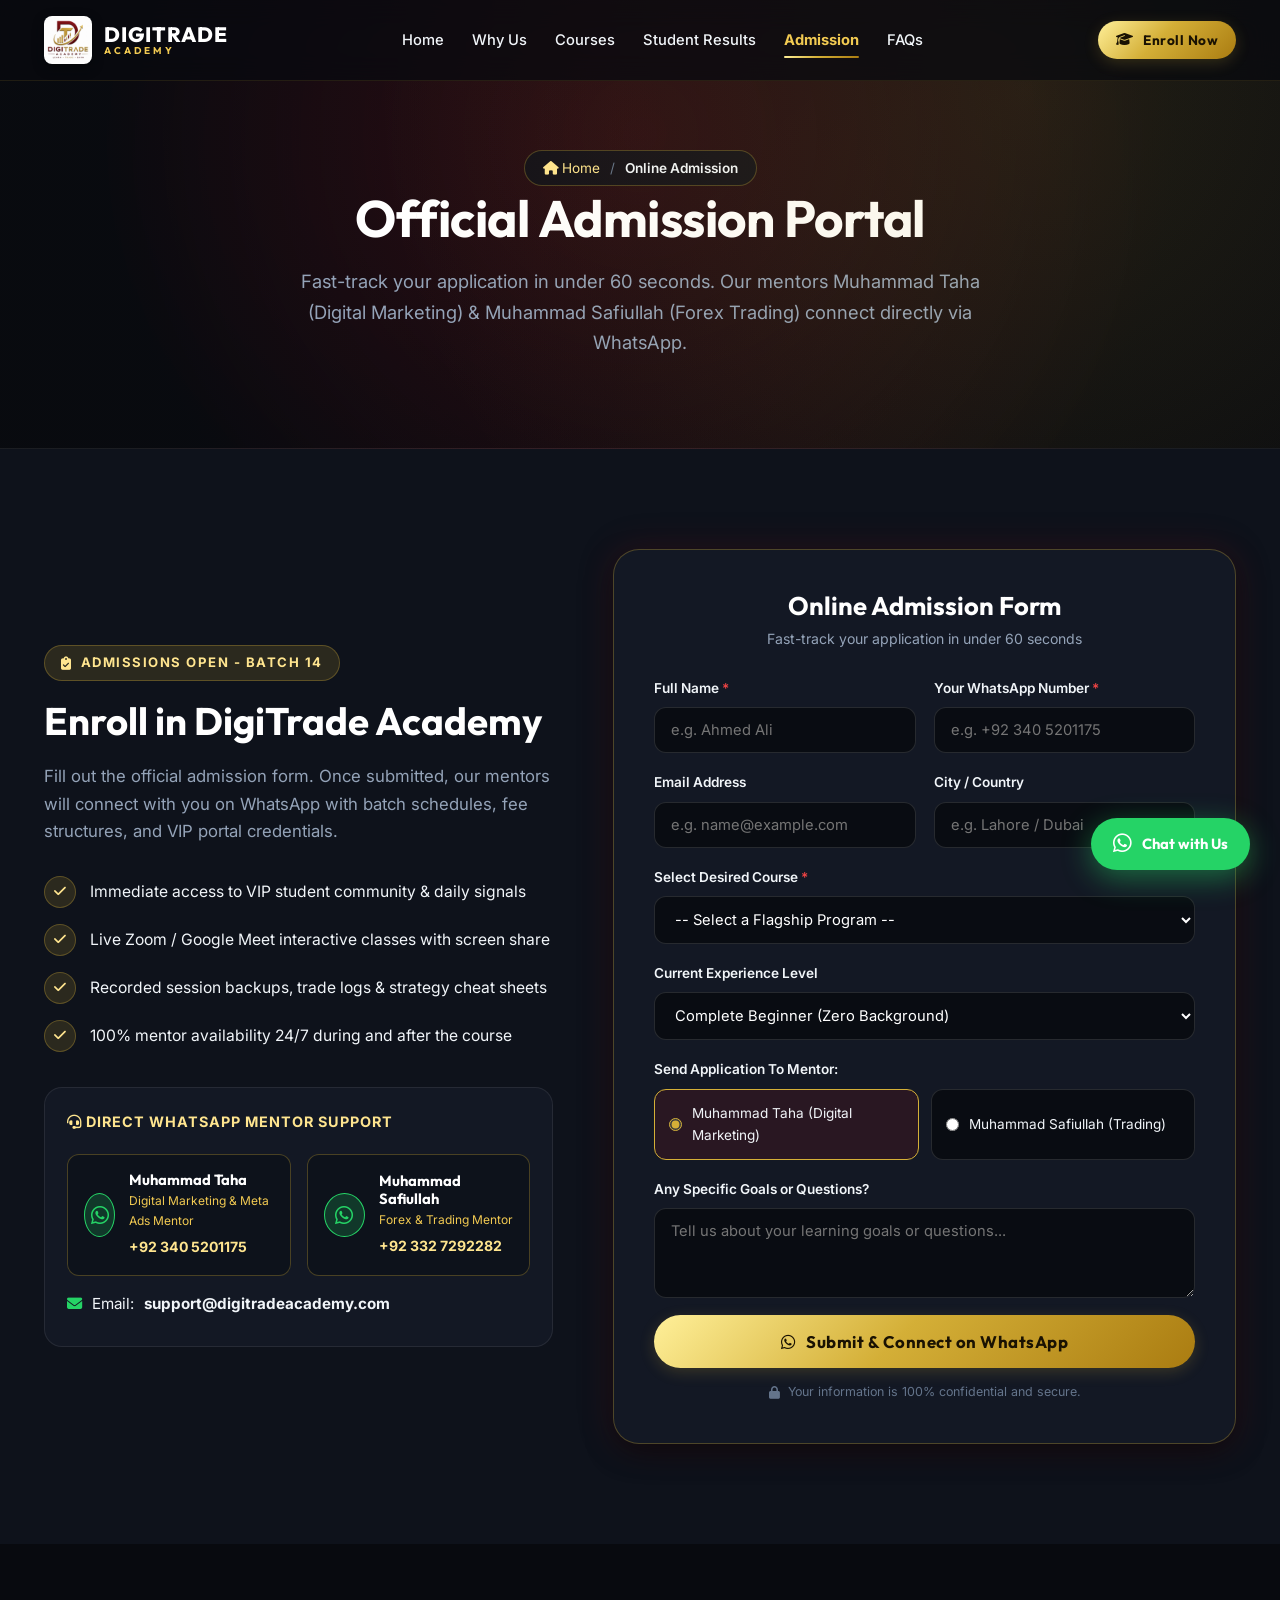
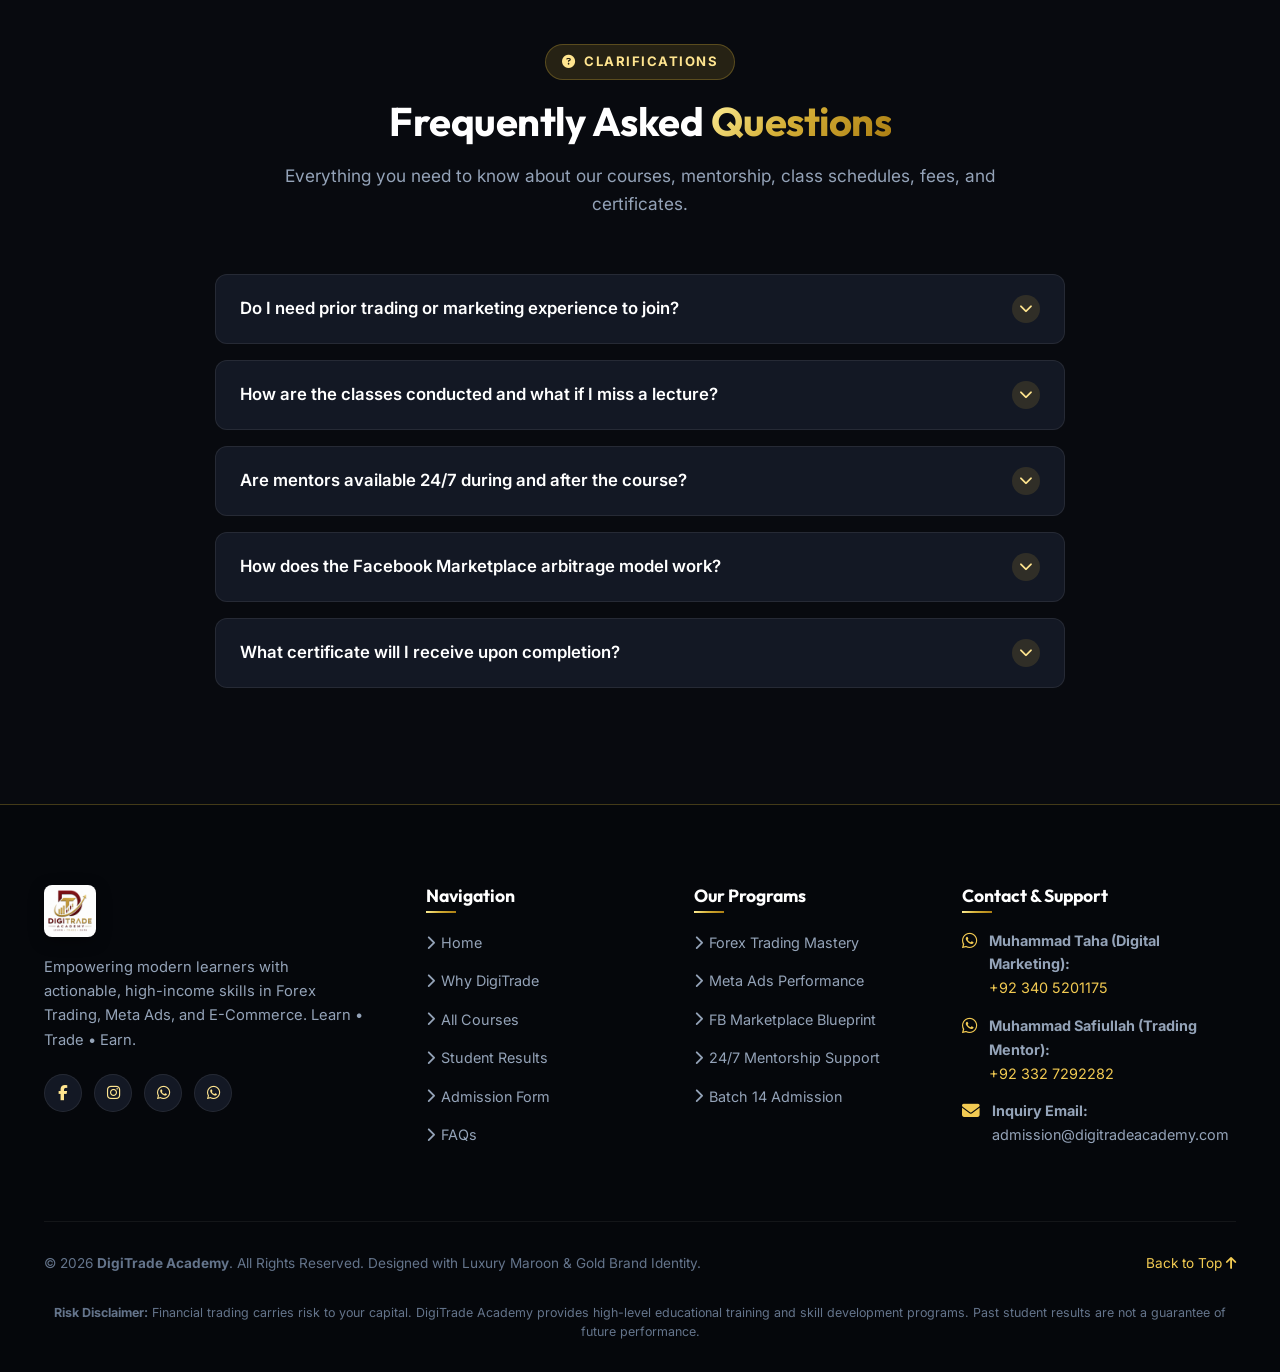
==== admission.html @ 53cd80ef "Add files via upload" ====
﻿<!DOCTYPE html>
<html lang="en">

<head>
  <meta charset="UTF-8">
  <meta name="viewport" content="width=device-width, initial-scale=1.0">
  <title>Online Admission | DigiTrade Academy - Apply & Connect with Mentors</title>

  <!-- SEO Meta Tags -->
  <meta name="description"
    content="Official Online Admission Portal for DigiTrade Academy. Enroll in Forex Trading Mastery, Meta Ads, or Facebook Marketplace with 24/7 mentorship from Muhammad Taha and Muhammad Safiullah.">
  <meta name="keywords"
    content="DigiTrade Academy Admission, Forex Course Registration, Muhammad Taha, Muhammad Safiullah, Trading Mentorship Admission">

  <!-- Google Fonts -->
  <link rel="preconnect" href="https://fonts.googleapis.com">
  <link rel="preconnect" href="https://fonts.gstatic.com" crossorigin>
  <link
    href="https://fonts.googleapis.com/css2?family=Inter:wght@300;400;500;600;700&family=Outfit:wght@500;600;700;800;900&display=swap"
    rel="stylesheet">

  <!-- Font Awesome 6 -->
  <link rel="stylesheet" href="https://cdnjs.cloudflare.com/ajax/libs/font-awesome/6.5.1/css/all.min.css">

  <!-- Custom Stylesheet -->
  <link rel="stylesheet" href="assets/css/style.css">
</head>

<body>

  <!-- ==========================================
       1. STICKY NAVBAR
       ========================================== -->
  <header class="navbar" id="navbar">
    <div class="container nav-container">
      <a href="index.html" class="nav-brand" aria-label="DigiTrade Academy Home">
        <img src="assets/images/digitrade-logo.jpg" alt="DigiTrade Academy Logo" class="nav-logo"
          onerror="this.src='assets/images/logo.svg'">
        <div class="nav-brand-text">
          <span>DIGI<span class="text-gold">TRADE</span></span>
          <span class="nav-brand-sub">ACADEMY</span>
        </div>
      </a>

      <!-- Navigation Menu -->
      <nav class="nav-menu" id="navMenu">
        <a href="index.html" class="nav-link">Home</a>
        <a href="why-us.html" class="nav-link">Why Us</a>
        <a href="courses.html" class="nav-link">Courses</a>
        <a href="results.html" class="nav-link">Student Results</a>
        <a href="admission.html" class="nav-link active">Admission</a>
        <a href="admission.html#faqs" class="nav-link">FAQs</a>
      </nav>

      <!-- Action Buttons -->
      <div class="nav-actions">
        <a href="admission.html" class="btn btn-gold btn-sm btn-enroll">
          <i class="fas fa-graduation-cap"></i> Enroll Now
        </a>
        <button class="nav-toggle" id="navToggle" aria-label="Toggle Navigation Menu">
          <i class="fas fa-bars"></i>
        </button>
      </div>
    </div>
  </header>

  <!-- ==========================================
       2. PAGE HERO BANNER
       ========================================== -->
  <section class="page-hero">
    <div class="container">
      <div class="breadcrumb-nav">
        <a href="index.html"><i class="fas fa-home"></i> Home</a>
        <span>/</span>
        <span class="current">Online Admission</span>
      </div>
      <h1 class="page-hero-title">
        Official <span class="text-gold">Admission Portal</span>
      </h1>
      <p class="page-hero-desc">
        Fast-track your application in under 60 seconds. Our mentors Muhammad Taha (Digital Marketing) &amp; Muhammad Safiullah (Forex Trading) connect directly via WhatsApp.
      </p>
    </div>
  </section>

  <!-- ==========================================
       3. ONLINE ADMISSION & INQUIRY FORM
       ========================================== -->
  <section class="admission-section" id="admission" style="border-top: none;">
    <div class="container">
      <div class="admission-container">
        <!-- Left Information -->
        <div class="admission-info">
          <span class="section-badge">
            <i class="fas fa-clipboard-check"></i> Admissions Open - Batch 14
          </span>
          <h2>Enroll in <span class="text-gold">DigiTrade Academy</span></h2>
          <p>
            Fill out the official admission form. Once submitted, our mentors will connect with you on WhatsApp with batch schedules, fee structures, and VIP portal credentials.
          </p>

          <div class="perks-list">
            <div class="perk-item">
              <div class="perk-icon"><i class="fas fa-check"></i></div>
              <span>Immediate access to VIP student community &amp; daily signals</span>
            </div>
            <div class="perk-item">
              <div class="perk-icon"><i class="fas fa-check"></i></div>
              <span>Live Zoom / Google Meet interactive classes with screen share</span>
            </div>
            <div class="perk-item">
              <div class="perk-icon"><i class="fas fa-check"></i></div>
              <span>Recorded session backups, trade logs &amp; strategy cheat sheets</span>
            </div>
            <div class="perk-item">
              <div class="perk-icon"><i class="fas fa-check"></i></div>
              <span>100% mentor availability 24/7 during and after the course</span>
            </div>
          </div>

          <!-- Dual WhatsApp Direct Contact -->
          <div class="contact-quick-box">
            <div class="quick-contact-title"><i class="fas fa-headset"></i> DIRECT WHATSAPP MENTOR SUPPORT</div>
            
            <div class="dual-whatsapp-grid">
              <div class="whatsapp-card">
                <div class="whatsapp-card-icon"><i class="fab fa-whatsapp"></i></div>
                <div class="whatsapp-card-info">
                  <h4>Muhammad Taha</h4>
                  <div style="font-size:0.75rem; color:var(--gold-light); margin-bottom:2px;">Digital Marketing &amp; Meta Ads Mentor</div>
                  <a href="https://wa.me/923405201175" target="_blank">+92 340 5201175</a>
                </div>
              </div>

              <div class="whatsapp-card">
                <div class="whatsapp-card-icon"><i class="fab fa-whatsapp"></i></div>
                <div class="whatsapp-card-info">
                  <h4>Muhammad Safiullah</h4>
                  <div style="font-size:0.75rem; color:var(--gold-light); margin-bottom:2px;">Forex &amp; Trading Mentor</div>
                  <a href="https://wa.me/923327292282" target="_blank">+92 332 7292282</a>
                </div>
              </div>
            </div>

            <div class="quick-contact-item" style="margin-top: 15px;">
              <i class="fas fa-envelope"></i> Email: <strong>support@digitradeacademy.com</strong>
            </div>
          </div>
        </div>

        <!-- Right Admission Form -->
        <div class="admission-form-card">
          <div class="form-header">
            <h3>Online Admission Form</h3>
            <p>Fast-track your application in under 60 seconds</p>
          </div>

          <form id="admissionForm">
            <div class="form-grid">
              <div class="form-group">
                <label for="fullName" class="form-label">Full Name <span>*</span></label>
                <input type="text" id="fullName" class="form-control" placeholder="e.g. Ahmed Ali" required>
              </div>

              <div class="form-group">
                <label for="whatsappNumber" class="form-label">Your WhatsApp Number <span>*</span></label>
                <input type="tel" id="whatsappNumber" class="form-control" placeholder="e.g. +92 340 5201175" required>
              </div>

              <div class="form-group">
                <label for="email" class="form-label">Email Address</label>
                <input type="email" id="email" class="form-control" placeholder="e.g. name@example.com">
              </div>

              <div class="form-group">
                <label for="city" class="form-label">City / Country</label>
                <input type="text" id="city" class="form-control" placeholder="e.g. Lahore / Dubai">
              </div>

              <div class="form-group full-width">
                <label for="selectedCourse" class="form-label">Select Desired Course <span>*</span></label>
                <select id="selectedCourse" class="form-control" required>
                  <option value="" disabled selected>-- Select a Flagship Program --</option>
                  <option value="Forex Trading Mastery">Forex Trading Mastery (Engulfing, SMC, ICT &amp; Live MT5)</option>
                  <option value="Meta Ads & Performance Marketing">Meta Ads &amp; Performance Marketing</option>
                  <option value="Facebook Marketplace & E-Commerce">Facebook Marketplace &amp; E-Commerce</option>
                  <option value="All-in-One Master Bundle">All-in-One Master Bundle (All 3 Courses)</option>
                </select>
              </div>

              <div class="form-group full-width">
                <label for="experienceLevel" class="form-label">Current Experience Level</label>
                <select id="experienceLevel" class="form-control">
                  <option value="Complete Beginner">Complete Beginner (Zero Background)</option>
                  <option value="Intermediate">Intermediate (Know basics, looking for consistency)</option>
                  <option value="Advanced">Advanced (Want to master scaling &amp; SMC)</option>
                </select>
              </div>

              <!-- Mentor Selection Choice -->
              <div class="form-group full-width">
                <label class="form-label">Send Application To Mentor:</label>
                <div class="whatsapp-mentor-select">
                  <label class="mentor-radio-label selected">
                    <input type="radio" name="mentorChoice" value="mentor1" checked>
                    <span>Muhammad Taha (Digital Marketing)</span>
                  </label>
                  <label class="mentor-radio-label">
                    <input type="radio" name="mentorChoice" value="mentor2">
                    <span>Muhammad Safiullah (Trading)</span>
                  </label>
                </div>
              </div>

              <div class="form-group full-width">
                <label for="userMessage" class="form-label">Any Specific Goals or Questions?</label>
                <textarea id="userMessage" class="form-control"
                  placeholder="Tell us about your learning goals or questions..."></textarea>
              </div>
            </div>

            <button type="submit" class="btn btn-gold btn-lg form-submit-btn">
              <i class="fab fa-whatsapp"></i> Submit &amp; Connect on WhatsApp
            </button>

            <div class="form-security-note">
              <i class="fas fa-lock"></i> Your information is 100% confidential and secure.
            </div>
          </form>
        </div>
      </div>
    </div>
  </section>

  <!-- ==========================================
       4. FREQUENTLY ASKED QUESTIONS (FAQS)
       ========================================== -->
  <section class="faq-section" id="faqs">
    <div class="container">
      <div class="section-header">
        <span class="section-badge">
          <i class="fas fa-circle-question"></i> Clarifications
        </span>
        <h2 class="section-title">
          Frequently Asked <span class="text-gold">Questions</span>
        </h2>
        <p class="section-subtitle">
          Everything you need to know about our courses, mentorship, class schedules, fees, and certificates.
        </p>
      </div>

      <div class="faq-accordion">
        <!-- FAQ 1 -->
        <div class="faq-item">
          <div class="faq-header">
            <span class="faq-question">Do I need prior trading or marketing experience to join?</span>
            <span class="faq-toggle-icon"><i class="fas fa-chevron-down"></i></span>
          </div>
          <div class="faq-body">
            <div class="faq-content">
              No prior experience is necessary. All our courses start from foundational basics and systematically
              progress to advanced, professional techniques with live screen demonstrations.
            </div>
          </div>
        </div>

        <!-- FAQ 2 -->
        <div class="faq-item">
          <div class="faq-header">
            <span class="faq-question">How are the classes conducted and what if I miss a lecture?</span>
            <span class="faq-toggle-icon"><i class="fas fa-chevron-down"></i></span>
          </div>
          <div class="faq-body">
            <div class="faq-content">
              Classes are conducted live online with interactive Q&amp;A sessions. High-definition recordings of every
              single lecture are uploaded to your student portal within 2 hours, so you never miss a lesson.
            </div>
          </div>
        </div>

        <!-- FAQ 3 -->
        <div class="faq-item">
          <div class="faq-header">
            <span class="faq-question">Are mentors available 24/7 during and after the course?</span>
            <span class="faq-toggle-icon"><i class="fas fa-chevron-down"></i></span>
          </div>
          <div class="faq-body">
            <div class="faq-content">
              Yes! Mentors Muhammad Taha and Muhammad Safiullah are 100% available 24/7 for students both during the course and for lifetime after completion. You receive permanent access to our VIP Community where our mentors review your setups, ad campaigns, and trade journals daily.
            </div>
          </div>
        </div>

        <!-- FAQ 4 -->
        <div class="faq-item">
          <div class="faq-header">
            <span class="faq-question">How does the Facebook Marketplace arbitrage model work?</span>
            <span class="faq-toggle-icon"><i class="fas fa-chevron-down"></i></span>
          </div>
          <div class="faq-body">
            <div class="faq-content">
              You learn to find trending, in-demand products from verified suppliers, list them using high-ranking
              search keywords on Marketplace, and fulfill orders directly to buyers while keeping the profit
              margin—without buying upfront stock.
            </div>
          </div>
        </div>

        <!-- FAQ 5 -->
        <div class="faq-item">
          <div class="faq-header">
            <span class="faq-question">What certificate will I receive upon completion?</span>
            <span class="faq-toggle-icon"><i class="fas fa-chevron-down"></i></span>
          </div>
          <div class="faq-body">
            <div class="faq-content">
              Upon finishing course assignments and the practical live capstone test, you will be awarded an official,
              verifiable DigiTrade Academy Certificate of Completion.
            </div>
          </div>
        </div>
      </div>
    </div>
  </section>

  <!-- ==========================================
       5. FOOTER
       ========================================== -->
  <footer class="footer">
    <div class="container">
      <div class="footer-grid">
        <!-- Brand Info -->
        <div class="footer-brand">
          <img src="assets/images/digitrade-logo.jpg" alt="DigiTrade Academy" class="footer-logo"
            onerror="this.src='assets/images/logo.svg'">
          <p>
            Empowering modern learners with actionable, high-income skills in Forex Trading, Meta Ads, and E-Commerce.
            Learn • Trade • Earn.
          </p>
          <div class="footer-socials">
            <a href="https://www.facebook.com/digitradeacademy" target="_blank" class="social-btn" aria-label="Facebook"><i class="fab fa-facebook-f"></i></a>
            <a href="https://www.instagram.com/digitradeacademy" target="_blank" class="social-btn" aria-label="Instagram"><i class="fab fa-instagram"></i></a>
            <a href="https://wa.me/923405201175" target="_blank" class="social-btn" aria-label="WhatsApp Muhammad Taha"><i class="fab fa-whatsapp"></i></a>
            <a href="https://wa.me/923327292282" target="_blank" class="social-btn" aria-label="WhatsApp Muhammad Safiullah"><i class="fab fa-whatsapp"></i></a>
          </div>
        </div>

        <!-- Quick Links -->
        <div class="footer-col">
          <h4>Navigation</h4>
          <ul class="footer-links">
            <li><a href="index.html"><i class="fas fa-chevron-right"></i> Home</a></li>
            <li><a href="why-us.html"><i class="fas fa-chevron-right"></i> Why DigiTrade</a></li>
            <li><a href="courses.html"><i class="fas fa-chevron-right"></i> All Courses</a></li>
            <li><a href="results.html"><i class="fas fa-chevron-right"></i> Student Results</a></li>
            <li><a href="admission.html"><i class="fas fa-chevron-right"></i> Admission Form</a></li>
            <li><a href="admission.html#faqs"><i class="fas fa-chevron-right"></i> FAQs</a></li>
          </ul>
        </div>

        <!-- Courses -->
        <div class="footer-col">
          <h4>Our Programs</h4>
          <ul class="footer-links">
            <li><a href="courses.html#forex"><i class="fas fa-chevron-right"></i> Forex Trading Mastery</a></li>
            <li><a href="courses.html#meta-ads"><i class="fas fa-chevron-right"></i> Meta Ads Performance</a></li>
            <li><a href="courses.html#marketplace"><i class="fas fa-chevron-right"></i> FB Marketplace Blueprint</a></li>
            <li><a href="why-us.html"><i class="fas fa-chevron-right"></i> 24/7 Mentorship Support</a></li>
            <li><a href="admission.html"><i class="fas fa-chevron-right"></i> Batch 14 Admission</a></li>
          </ul>
        </div>

        <!-- Contact Info -->
        <div class="footer-col">
          <h4>Contact &amp; Support</h4>
          <div class="footer-contact-item">
            <i class="fab fa-whatsapp"></i>
            <div>
              <strong>Muhammad Taha (Digital Marketing):</strong><br>
              <a href="https://wa.me/923405201175" target="_blank" style="color: var(--gold-light);">+92 340 5201175</a>
            </div>
          </div>
          <div class="footer-contact-item">
            <i class="fab fa-whatsapp"></i>
            <div>
              <strong>Muhammad Safiullah (Trading Mentor):</strong><br>
              <a href="https://wa.me/923327292282" target="_blank" style="color: var(--gold-light);">+92 332 7292282</a>
            </div>
          </div>
          <div class="footer-contact-item">
            <i class="fas fa-envelope"></i>
            <div>
              <strong>Inquiry Email:</strong><br>
              <span>admission@digitradeacademy.com</span>
            </div>
          </div>
        </div>
      </div>

      <div class="footer-bottom">
        <div>
          &copy; 2026 <strong>DigiTrade Academy</strong>. All Rights Reserved. Designed with Luxury Maroon &amp; Gold
          Brand Identity.
        </div>
        <div>
          <a href="admission.html#" style="color: var(--gold-light);">Back to Top <i class="fas fa-arrow-up"></i></a>
        </div>
        <div class="footer-disclaimer">
          <strong>Risk Disclaimer:</strong> Financial trading carries risk to your capital. DigiTrade Academy provides
          high-level educational training and skill development programs. Past student results are not a guarantee of
          future performance.
        </div>
      </div>
    </div>
  </footer>

  <!-- ==========================================
       6. FLOATING WHATSAPP BUTTON
       ========================================== -->
  <a href="#" class="floating-whatsapp" id="floatingWhatsApp" aria-label="Chat with Academy on WhatsApp">
    <i class="fab fa-whatsapp"></i>
    <span>Chat with Us</span>
  </a>

  <!-- JavaScript -->
  <script src="assets/js/main.js"></script>
</body>

</html>
---- assets/css/style.css ----
/* ==========================================================================
   DIGITRADE ACADEMY - OFFICIAL LUXURY THEME
   Brand Identity: Crimson Maroon (#80141D) & Royal Gold (#D4AF37)
   Fintech Dark Aesthetic
   ========================================================================== */

/* --------------------------------------------------------------------------
   CSS VARIABLES & DESIGN TOKENS
   -------------------------------------------------------------------------- */
:root {
  /* Brand Crimson Maroon */
  --maroon-primary: #80141D;
  --maroon-light: #9E1B24;
  --maroon-glow: #B8222D;
  --maroon-dark: #4A080D;
  --maroon-deep: #250306;
  --maroon-gradient: linear-gradient(135deg, #9E1B24 0%, #80141D 50%, #4A080D 100%);
  --maroon-glass: rgba(128, 20, 29, 0.35);

  /* Brand Luxury Royal Gold */
  --gold-primary: #D4AF37;
  --gold-light: #F2CA52;
  --gold-bright: #FFE58F;
  --gold-dark: #AA7C11;
  --gold-gradient: linear-gradient(135deg, #FFF099 0%, #D4AF37 45%, #AA7C11 100%);
  --gold-gradient-hover: linear-gradient(135deg, #FFFFFF 0%, #F2CA52 50%, #D4AF37 100%);
  --gold-glass: rgba(212, 175, 55, 0.15);
  --gold-border: rgba(212, 175, 55, 0.3);

  /* Dark Fintech Palette */
  --bg-body: #080A0F;
  --bg-surface: #0E121B;
  --bg-card: #131824;
  --bg-card-hover: #192030;
  --bg-glass: rgba(14, 18, 27, 0.82);
  --border-glass: rgba(255, 255, 255, 0.08);

  /* Typography Colors */
  --text-white: #FFFFFF;
  --text-light: #F1F5F9;
  --text-muted: #94A3B8;
  --text-dim: #64748B;
  --text-gold: #F2CA52;

  /* UI Feedback */
  --success: #10B981;
  --success-glow: rgba(16, 185, 129, 0.3);
  --info: #38BDF8;
  --whatsapp: #25D366;
  --whatsapp-dark: #128C7E;

  /* Shadows & Glows */
  --shadow-gold-sm: 0 4px 15px rgba(212, 175, 55, 0.2);
  --shadow-gold-lg: 0 10px 30px rgba(212, 175, 55, 0.35);
  --shadow-maroon-lg: 0 15px 35px rgba(128, 20, 29, 0.45);
  --shadow-card: 0 10px 30px -5px rgba(0, 0, 0, 0.6);

  /* Layout & Transitions */
  --radius-sm: 6px;
  --radius-md: 12px;
  --radius-lg: 18px;
  --radius-xl: 26px;
  --radius-full: 9999px;
  --transition: all 0.3s cubic-bezier(0.4, 0, 0.2, 1);
  --font-main: 'Inter', -apple-system, BlinkMacSystemFont, sans-serif;
  --font-heading: 'Outfit', 'Montserrat', sans-serif;
}

/* --------------------------------------------------------------------------
   RESET & BASE STYLES
   -------------------------------------------------------------------------- */
*, *::before, *::after {
  margin: 0;
  padding: 0;
  box-sizing: border-box;
}

html {
  scroll-behavior: smooth;
  font-size: 16px;
  overflow-x: hidden;
}

body {
  font-family: var(--font-main);
  background-color: var(--bg-body);
  color: var(--text-light);
  line-height: 1.65;
  overflow-x: hidden;
  position: relative;
  background-image: 
    radial-gradient(circle at 10% 20%, rgba(128, 20, 29, 0.18) 0%, transparent 40%),
    radial-gradient(circle at 90% 60%, rgba(212, 175, 55, 0.08) 0%, transparent 45%),
    radial-gradient(circle at 50% 90%, rgba(128, 20, 29, 0.12) 0%, transparent 50%);
  background-attachment: fixed;
}

/* Custom Scrollbar */
::-webkit-scrollbar {
  width: 9px;
}
::-webkit-scrollbar-track {
  background: var(--bg-body);
}
::-webkit-scrollbar-thumb {
  background: linear-gradient(var(--maroon-primary), var(--gold-dark));
  border-radius: 10px;
}
::-webkit-scrollbar-thumb:hover {
  background: var(--gold-primary);
}

h1, h2, h3, h4, h5, h6 {
  font-family: var(--font-heading);
  color: var(--text-white);
  font-weight: 700;
  line-height: 1.25;
}

a {
  text-decoration: none;
  color: inherit;
  transition: var(--transition);
}

img, svg {
  display: block;
  max-width: 100%;
}

ul {
  list-style: none;
}

.container {
  width: 100%;
  max-width: 1240px;
  margin: 0 auto;
  padding: 0 24px;
}

/* Section Header Shared */
.section-header {
  text-align: center;
  max-width: 760px;
  margin: 0 auto 55px;
}

.section-badge {
  display: inline-flex;
  align-items: center;
  gap: 8px;
  padding: 6px 16px;
  border-radius: var(--radius-full);
  background: var(--gold-glass);
  border: 1px solid var(--gold-border);
  color: var(--gold-bright);
  font-size: 0.82rem;
  font-weight: 700;
  letter-spacing: 1.5px;
  text-transform: uppercase;
  margin-bottom: 16px;
}

.section-title {
  font-size: 2.5rem;
  margin-bottom: 16px;
  letter-spacing: -0.5px;
}

.section-title .text-gold {
  background: var(--gold-gradient);
  -webkit-background-clip: text;
  -webkit-text-fill-color: transparent;
}

.section-subtitle {
  color: var(--text-muted);
  font-size: 1.08rem;
}

/* --------------------------------------------------------------------------
   BUTTONS & CTAS
   -------------------------------------------------------------------------- */
.btn {
  display: inline-flex;
  align-items: center;
  justify-content: center;
  gap: 10px;
  padding: 13px 28px;
  font-family: var(--font-heading);
  font-size: 0.95rem;
  font-weight: 700;
  letter-spacing: 0.5px;
  border-radius: var(--radius-full);
  cursor: pointer;
  border: none;
  transition: var(--transition);
  position: relative;
  overflow: hidden;
  text-align: center;
  z-index: 1;
}

.btn::after {
  content: '';
  position: absolute;
  top: 0;
  left: -120%;
  width: 70%;
  height: 100%;
  background: linear-gradient(90deg, transparent, rgba(255, 255, 255, 0.35), transparent);
  transform: skewX(-25deg);
  transition: all 0.75s ease;
  pointer-events: none;
  z-index: 2;
}

.btn:hover::after {
  left: 150%;
}

.btn-gold {
  background: var(--gold-gradient);
  color: #1A1202;
  box-shadow: var(--shadow-gold-sm);
}
.btn-gold:hover {
  background: var(--gold-gradient-hover);
  box-shadow: var(--shadow-gold-lg), 0 0 25px rgba(212, 175, 55, 0.5);
  transform: translateY(-3px) scale(1.02);
}

.btn-maroon {
  background: var(--maroon-gradient);
  color: var(--text-white);
  box-shadow: 0 4px 20px rgba(128, 20, 29, 0.4);
  border: 1px solid rgba(212, 175, 55, 0.3);
}
.btn-maroon:hover {
  background: linear-gradient(135deg, #B8222D 0%, #9E1B24 50%, #5A0A10 100%);
  box-shadow: var(--shadow-maroon-lg), 0 0 25px rgba(184, 34, 45, 0.45);
  border-color: var(--gold-primary);
  transform: translateY(-3px) scale(1.02);
}

.btn-outline-gold {
  background: rgba(14, 18, 27, 0.6);
  border: 1.5px solid var(--gold-primary);
  color: var(--gold-bright);
}
.btn-outline-gold:hover {
  background: var(--gold-primary);
  color: #1A1202;
  box-shadow: var(--shadow-gold-sm), 0 0 20px rgba(212, 175, 55, 0.4);
  transform: translateY(-3px) scale(1.02);
}

.btn-whatsapp {
  background: #25D366;
  color: #FFFFFF;
  box-shadow: 0 4px 15px rgba(37, 211, 102, 0.35);
}
.btn-whatsapp:hover {
  background: #20BA5A;
  box-shadow: 0 8px 25px rgba(37, 211, 102, 0.5), 0 0 25px rgba(37, 211, 102, 0.4);
  transform: translateY(-3px) scale(1.02);
}

.btn-lg {
  padding: 16px 36px;
  font-size: 1.05rem;
}

.btn-sm {
  padding: 8px 18px;
  font-size: 0.85rem;
}

/* --------------------------------------------------------------------------
   STICKY NAVBAR
   -------------------------------------------------------------------------- */
.navbar {
  position: fixed;
  top: 0;
  left: 0;
  width: 100%;
  z-index: 1000;
  padding: 16px 0;
  transition: var(--transition);
  backdrop-filter: blur(14px);
  -webkit-backdrop-filter: blur(14px);
  background: rgba(8, 10, 15, 0.75);
  border-bottom: 1px solid rgba(212, 175, 55, 0.12);
}

.navbar.scrolled {
  padding: 10px 0;
  background: rgba(8, 10, 15, 0.95);
  border-bottom: 1px solid var(--gold-border);
  box-shadow: 0 10px 30px rgba(0, 0, 0, 0.6);
}

.nav-container {
  display: flex;
  align-items: center;
  justify-content: space-between;
}

.nav-brand {
  display: flex;
  align-items: center;
  gap: 12px;
}

.nav-logo {
  height: 48px;
  width: auto;
  border-radius: 8px;
  box-shadow: 0 4px 12px rgba(0, 0, 0, 0.4);
  transition: var(--transition);
}
.navbar.scrolled .nav-logo {
  height: 42px;
}

.nav-brand-text {
  font-family: var(--font-heading);
  font-size: 1.3rem;
  font-weight: 800;
  letter-spacing: 1px;
  color: var(--text-white);
  line-height: 1.1;
  display: flex;
  flex-direction: column;
}

.nav-brand-sub {
  font-size: 0.62rem;
  letter-spacing: 3px;
  color: var(--gold-light);
  font-weight: 700;
}

.footer-logo {
  height: 52px;
  width: auto;
  border-radius: 8px;
  box-shadow: 0 4px 15px rgba(0, 0, 0, 0.4);
}

.nav-menu {
  display: flex;
  align-items: center;
  gap: 28px;
}

.nav-link {
  color: var(--text-light);
  font-size: 0.92rem;
  font-weight: 500;
  position: relative;
  padding: 6px 0;
}

.nav-link:hover, .nav-link.active {
  color: var(--gold-light);
}

.nav-link::after {
  content: '';
  position: absolute;
  bottom: 0;
  left: 0;
  width: 0%;
  height: 2px;
  background: var(--gold-gradient);
  transition: var(--transition);
  border-radius: 2px;
}

.nav-link:hover::after, .nav-link.active::after {
  width: 100%;
}

.nav-actions {
  display: flex;
  align-items: center;
  gap: 16px;
}

.nav-toggle {
  display: none;
  background: none;
  border: none;
  color: var(--gold-light);
  font-size: 1.6rem;
  cursor: pointer;
}

/* --------------------------------------------------------------------------
   HERO SECTION
   -------------------------------------------------------------------------- */
.hero {
  position: relative;
  padding: 170px 0 100px;
  overflow: hidden;
}

.hero-glow-1 {
  position: absolute;
  top: 10%;
  left: -5%;
  width: 500px;
  height: 500px;
  background: radial-gradient(circle, rgba(128, 20, 29, 0.35) 0%, transparent 70%);
  filter: blur(80px);
  pointer-events: none;
  z-index: 0;
}

.hero-glow-2 {
  position: absolute;
  top: 20%;
  right: -5%;
  width: 450px;
  height: 450px;
  background: radial-gradient(circle, rgba(212, 175, 55, 0.2) 0%, transparent 70%);
  filter: blur(80px);
  pointer-events: none;
  z-index: 0;
}

.hero-grid {
  display: grid;
  grid-template-columns: 1.15fr 0.85fr;
  gap: 50px;
  align-items: center;
  position: relative;
  z-index: 1;
}

.hero-badge-wrap {
  margin-bottom: 20px;
}

.hero-badge {
  display: inline-flex;
  align-items: center;
  gap: 10px;
  padding: 8px 20px;
  background: linear-gradient(135deg, rgba(128, 20, 29, 0.4) 0%, rgba(212, 175, 55, 0.15) 100%);
  border: 1px solid var(--gold-border);
  border-radius: var(--radius-full);
  color: var(--gold-bright);
  font-size: 0.88rem;
  font-weight: 700;
  letter-spacing: 1.5px;
  text-transform: uppercase;
}

.hero-badge .pulse-dot {
  width: 8px;
  height: 8px;
  background: var(--gold-light);
  border-radius: 50%;
  box-shadow: 0 0 10px var(--gold-bright);
  animation: pulse 1.8s infinite;
}

.hero-title {
  font-size: 3.4rem;
  font-weight: 800;
  line-height: 1.15;
  margin-bottom: 22px;
  letter-spacing: -1px;
}

.hero-title .gradient-text {
  background: var(--gold-gradient);
  -webkit-background-clip: text;
  -webkit-text-fill-color: transparent;
  display: inline-block;
}

.hero-title .highlight-maroon {
  color: #FF5A66;
  text-shadow: 0 0 25px rgba(255, 90, 102, 0.4);
}

.hero-description {
  font-size: 1.18rem;
  color: var(--text-muted);
  margin-bottom: 35px;
  max-width: 580px;
}

.hero-actions {
  display: flex;
  align-items: center;
  gap: 18px;
  flex-wrap: wrap;
  margin-bottom: 45px;
}

/* Hero Key Pillars / Trust list */
.hero-trust-list {
  display: flex;
  align-items: center;
  gap: 25px;
  flex-wrap: wrap;
  padding-top: 20px;
  border-top: 1px solid rgba(255, 255, 255, 0.08);
}

.hero-trust-item {
  display: flex;
  align-items: center;
  gap: 8px;
  color: var(--text-light);
  font-size: 0.88rem;
  font-weight: 600;
}

.hero-trust-item i {
  color: var(--gold-light);
  font-size: 1rem;
}

/* Hero Card Graphic & Live Terminal Preview */
.hero-visual {
  position: relative;
}

.hero-card-main {
  background: linear-gradient(145deg, rgba(19, 24, 36, 0.95), rgba(10, 12, 18, 0.95));
  border: 1.5px solid var(--gold-border);
  border-radius: var(--radius-xl);
  padding: 30px;
  box-shadow: 0 20px 50px rgba(0, 0, 0, 0.7), 0 0 40px rgba(128, 20, 29, 0.25);
  position: relative;
  overflow: hidden;
}

.hero-card-header {
  display: flex;
  align-items: center;
  justify-content: space-between;
  border-bottom: 1px solid rgba(212, 175, 55, 0.2);
  padding-bottom: 18px;
  margin-bottom: 22px;
}

.terminal-dots {
  display: flex;
  gap: 6px;
}

.terminal-dots span {
  width: 10px;
  height: 10px;
  border-radius: 50%;
}

.terminal-dots .dot-red { background: #EF4444; }
.terminal-dots .dot-yellow { background: #F59E0B; }
.terminal-dots .dot-green { background: #10B981; }

.terminal-title {
  font-size: 0.85rem;
  font-weight: 600;
  color: var(--gold-bright);
  letter-spacing: 1px;
}

.hero-metrics-grid {
  display: grid;
  grid-template-columns: 1fr 1fr;
  gap: 16px;
  margin-bottom: 22px;
}

.metric-box {
  background: rgba(14, 18, 27, 0.7);
  border: 1px solid rgba(255, 255, 255, 0.06);
  border-radius: var(--radius-md);
  padding: 16px;
  transition: var(--transition);
}

.metric-box:hover {
  border-color: var(--gold-primary);
  background: rgba(20, 25, 38, 0.9);
  transform: translateY(-3px);
}

.metric-header {
  display: flex;
  align-items: center;
  justify-content: space-between;
  margin-bottom: 8px;
}

.metric-label {
  font-size: 0.8rem;
  color: var(--text-muted);
  font-weight: 500;
}

.metric-tag {
  font-size: 0.72rem;
  padding: 2px 6px;
  border-radius: 4px;
  font-weight: 700;
}

.tag-green { background: rgba(16, 185, 129, 0.2); color: #34D399; }
.tag-gold { background: rgba(212, 175, 55, 0.2); color: var(--gold-bright); }
.tag-maroon { background: rgba(128, 20, 29, 0.35); color: #FFA8AE; }

.metric-val {
  font-family: var(--font-heading);
  font-size: 1.45rem;
  font-weight: 800;
  color: var(--text-white);
}

.metric-sub {
  font-size: 0.75rem;
  color: var(--text-dim);
  margin-top: 4px;
}

/* Floating Glass Badges */
.floating-badge {
  position: absolute;
  background: rgba(14, 18, 27, 0.92);
  backdrop-filter: blur(12px);
  -webkit-backdrop-filter: blur(12px);
  border: 1px solid var(--gold-border);
  border-radius: var(--radius-md);
  padding: 12px 18px;
  display: flex;
  align-items: center;
  gap: 12px;
  box-shadow: 0 10px 25px rgba(0, 0, 0, 0.5);
  animation: float 4s ease-in-out infinite;
}

.floating-badge-1 {
  top: -20px;
  right: -20px;
  animation-delay: 0s;
}

.floating-badge-2 {
  bottom: -20px;
  left: -20px;
  animation-delay: 2s;
}

.badge-icon-wrap {
  width: 40px;
  height: 40px;
  border-radius: 50%;
  display: flex;
  align-items: center;
  justify-content: center;
  font-size: 1.1rem;
}

.badge-icon-gold {
  background: var(--gold-gradient);
  color: #1A1202;
}

.badge-icon-maroon {
  background: var(--maroon-gradient);
  color: #FFFFFF;
}

.badge-info-title {
  font-size: 0.9rem;
  font-weight: 700;
  color: var(--text-white);
}

.badge-info-sub {
  font-size: 0.75rem;
  color: var(--text-muted);
}

/* --------------------------------------------------------------------------
   LIVE MARKET & FINTECH TICKER BAR
   -------------------------------------------------------------------------- */
.ticker-section {
  background: linear-gradient(90deg, #080A0F 0%, #150608 50%, #080A0F 100%);
  border-top: 1px solid var(--gold-border);
  border-bottom: 1px solid var(--gold-border);
  padding: 14px 0;
  overflow: hidden;
  position: relative;
}

.ticker-track {
  display: flex;
  width: max-content;
  animation: scrollTicker 30s linear infinite;
}

.ticker-track:hover {
  animation-play-state: paused;
}

.ticker-item {
  display: inline-flex;
  align-items: center;
  gap: 10px;
  padding: 0 28px;
  font-size: 0.88rem;
  font-weight: 600;
  color: var(--text-light);
  white-space: nowrap;
  border-right: 1px solid rgba(212, 175, 55, 0.2);
}

.ticker-item .symbol {
  color: var(--gold-bright);
  font-weight: 700;
}

.ticker-item .price {
  font-family: monospace;
  font-size: 0.95rem;
}

.ticker-item .change {
  font-size: 0.78rem;
  padding: 2px 6px;
  border-radius: 4px;
  font-weight: 700;
}

.ticker-item .change.up {
  background: rgba(16, 185, 129, 0.15);
  color: #34D399;
}

.ticker-item .change.down {
  background: rgba(239, 68, 68, 0.15);
  color: #F87171;
}

.ticker-item .change.star {
  background: var(--gold-glass);
  color: var(--gold-bright);
}

/* --------------------------------------------------------------------------
   KEY STATS COUNTER SECTION
   -------------------------------------------------------------------------- */
.stats-section {
  padding: 70px 0;
  background: var(--bg-surface);
  position: relative;
  border-bottom: 1px solid var(--border-glass);
}

.stats-grid {
  display: grid;
  grid-template-columns: repeat(4, 1fr);
  gap: 25px;
}

.stat-card {
  background: var(--bg-card);
  border: 1px solid var(--border-glass);
  border-radius: var(--radius-lg);
  padding: 30px 20px;
  text-align: center;
  transition: var(--transition);
  position: relative;
  overflow: hidden;
}

.stat-card::before {
  content: '';
  position: absolute;
  top: 0;
  left: 0;
  width: 100%;
  height: 3px;
  background: var(--gold-gradient);
  opacity: 0;
  transition: var(--transition);
}

.stat-card:hover {
  transform: translateY(-5px);
  border-color: var(--gold-border);
  box-shadow: var(--shadow-card);
}

.stat-card:hover::before {
  opacity: 1;
}

.stat-icon {
  width: 55px;
  height: 55px;
  margin: 0 auto 16px;
  border-radius: 50%;
  background: rgba(128, 20, 29, 0.3);
  border: 1px solid var(--gold-border);
  display: flex;
  align-items: center;
  justify-content: center;
  font-size: 1.4rem;
  color: var(--gold-bright);
}

.stat-number {
  font-size: 2.8rem;
  font-weight: 800;
  color: var(--text-white);
  line-height: 1;
  margin-bottom: 8px;
  font-family: var(--font-heading);
}

.stat-label {
  color: var(--text-muted);
  font-size: 0.95rem;
  font-weight: 500;
}

/* --------------------------------------------------------------------------
   ABOUT & WHY DIGITRADE ACADEMY SECTION
   -------------------------------------------------------------------------- */
.why-section {
  padding: 100px 0;
  position: relative;
}

.why-grid {
  display: grid;
  grid-template-columns: repeat(3, 1fr);
  gap: 30px;
}

.why-card {
  background: var(--bg-card);
  border: 1px solid var(--border-glass);
  border-radius: var(--radius-lg);
  padding: 35px 28px;
  transition: var(--transition);
  position: relative;
}

.why-card:hover {
  border-color: var(--gold-border);
  background: var(--bg-card-hover);
  transform: translateY(-6px);
  box-shadow: 0 15px 35px rgba(0, 0, 0, 0.5), 0 0 25px rgba(128, 20, 29, 0.2);
}

.why-icon-box {
  width: 60px;
  height: 60px;
  border-radius: var(--radius-md);
  background: linear-gradient(135deg, rgba(128, 20, 29, 0.6) 0%, rgba(14, 18, 27, 0.9) 100%);
  border: 1px solid var(--gold-border);
  display: flex;
  align-items: center;
  justify-content: center;
  font-size: 1.5rem;
  color: var(--gold-bright);
  margin-bottom: 22px;
  transition: var(--transition);
}

.why-card:hover .why-icon-box {
  background: var(--gold-gradient);
  color: #1A1202;
  transform: scale(1.05);
}

.why-title {
  font-size: 1.3rem;
  margin-bottom: 12px;
  color: var(--text-white);
}

.why-desc {
  color: var(--text-muted);
  font-size: 0.95rem;
  line-height: 1.6;
}

/* --------------------------------------------------------------------------
   COURSES CATALOG SECTION
   -------------------------------------------------------------------------- */
.courses-section {
  padding: 100px 0;
  background: var(--bg-surface);
  position: relative;
  border-top: 1px solid var(--border-glass);
  border-bottom: 1px solid var(--border-glass);
}

.courses-grid {
  display: grid;
  grid-template-columns: repeat(3, 1fr);
  gap: 32px;
}

.course-card {
  background: var(--bg-card);
  border: 1.5px solid var(--border-glass);
  border-radius: var(--radius-xl);
  overflow: hidden;
  display: flex;
  flex-direction: column;
  transition: var(--transition);
  position: relative;
}

.course-card.featured {
  border-color: var(--gold-primary);
  box-shadow: 0 10px 35px rgba(212, 175, 55, 0.15), 0 0 20px rgba(128, 20, 29, 0.2);
}

.course-card:hover {
  transform: translateY(-8px);
  border-color: var(--gold-bright);
  box-shadow: 0 20px 45px rgba(0, 0, 0, 0.6), 0 0 30px rgba(212, 175, 55, 0.25);
}

.course-badge-top {
  position: absolute;
  top: 18px;
  right: 18px;
  background: var(--gold-gradient);
  color: #1A1202;
  font-size: 0.72rem;
  font-weight: 800;
  letter-spacing: 1px;
  text-transform: uppercase;
  padding: 4px 12px;
  border-radius: var(--radius-full);
  z-index: 2;
}

.course-header {
  padding: 35px 28px 25px;
  background: linear-gradient(180deg, rgba(128, 20, 29, 0.25) 0%, transparent 100%);
  border-bottom: 1px solid rgba(255, 255, 255, 0.05);
}

.course-icon-wrap {
  width: 56px;
  height: 56px;
  border-radius: var(--radius-md);
  background: rgba(14, 18, 27, 0.8);
  border: 1px solid var(--gold-border);
  display: flex;
  align-items: center;
  justify-content: center;
  font-size: 1.6rem;
  color: var(--gold-bright);
  margin-bottom: 18px;
}

.course-title {
  font-size: 1.45rem;
  margin-bottom: 10px;
}

.course-tagline {
  color: var(--gold-bright);
  font-size: 0.88rem;
  font-weight: 600;
}

.course-body {
  padding: 28px;
  flex: 1;
  display: flex;
  flex-direction: column;
}

.course-meta {
  display: flex;
  align-items: center;
  gap: 15px;
  margin-bottom: 22px;
  flex-wrap: wrap;
}

.course-meta-pill {
  display: inline-flex;
  align-items: center;
  gap: 6px;
  background: rgba(255, 255, 255, 0.05);
  padding: 5px 12px;
  border-radius: var(--radius-full);
  font-size: 0.78rem;
  color: var(--text-light);
  border: 1px solid rgba(255, 255, 255, 0.08);
}

.course-meta-pill i {
  color: var(--gold-light);
}

.course-curriculum-title {
  font-size: 0.95rem;
  font-weight: 700;
  color: var(--text-white);
  margin-bottom: 14px;
  text-transform: uppercase;
  letter-spacing: 0.5px;
}

.curriculum-list {
  margin-bottom: 28px;
  flex: 1;
}

.curriculum-item {
  display: flex;
  align-items: flex-start;
  gap: 10px;
  font-size: 0.9rem;
  color: var(--text-muted);
  margin-bottom: 10px;
}

.curriculum-item i {
  color: #10B981;
  font-size: 0.85rem;
  margin-top: 4px;
}

.course-footer {
  margin-top: auto;
  padding-top: 20px;
  border-top: 1px solid rgba(255, 255, 255, 0.08);
}

.course-footer .btn {
  width: 100%;
}

/* --------------------------------------------------------------------------
   STUDENT RESULTS & TESTIMONIALS SECTION
   -------------------------------------------------------------------------- */
.reviews-section {
  padding: 100px 0;
  position: relative;
}

.reviews-grid {
  display: grid;
  grid-template-columns: repeat(3, 1fr);
  gap: 30px;
  margin-bottom: 50px;
}

.review-card {
  background: var(--bg-card);
  border: 1px solid var(--border-glass);
  border-radius: var(--radius-lg);
  padding: 32px 26px;
  transition: var(--transition);
  display: flex;
  flex-direction: column;
  position: relative;
}

.review-card:hover {
  border-color: var(--gold-border);
  transform: translateY(-5px);
  box-shadow: 0 15px 35px rgba(0, 0, 0, 0.6);
}

.review-stars {
  display: flex;
  gap: 4px;
  color: var(--gold-bright);
  font-size: 0.95rem;
  margin-bottom: 18px;
}

.review-text {
  color: var(--text-light);
  font-size: 0.95rem;
  line-height: 1.65;
  margin-bottom: 24px;
  font-style: italic;
}

.review-badge-highlight {
  display: inline-block;
  background: rgba(128, 20, 29, 0.35);
  border: 1px solid rgba(212, 175, 55, 0.3);
  color: var(--gold-bright);
  font-size: 0.78rem;
  font-weight: 700;
  padding: 3px 10px;
  border-radius: var(--radius-full);
  margin-bottom: 18px;
}

.reviewer-meta {
  display: flex;
  align-items: center;
  gap: 14px;
  margin-top: auto;
  padding-top: 16px;
  border-top: 1px solid rgba(255, 255, 255, 0.08);
}

.reviewer-avatar {
  width: 46px;
  height: 46px;
  border-radius: 50%;
  background: var(--maroon-gradient);
  border: 1.5px solid var(--gold-primary);
  display: flex;
  align-items: center;
  justify-content: center;
  font-weight: 700;
  color: var(--text-white);
  font-size: 1.1rem;
}

.reviewer-info h4 {
  font-size: 1rem;
  color: var(--text-white);
  margin-bottom: 2px;
}

.reviewer-info p {
  font-size: 0.8rem;
  color: var(--text-muted);
}

/* Success Showcase Banner */
.success-banner {
  background: linear-gradient(135deg, rgba(128, 20, 29, 0.5) 0%, rgba(19, 24, 36, 0.95) 100%);
  border: 1.5px solid var(--gold-border);
  border-radius: var(--radius-xl);
  padding: 40px;
  display: grid;
  grid-template-columns: 1.2fr 0.8fr;
  align-items: center;
  gap: 40px;
  box-shadow: 0 20px 45px rgba(0, 0, 0, 0.6);
}

.success-banner-content h3 {
  font-size: 1.8rem;
  margin-bottom: 12px;
}

.success-banner-content p {
  color: var(--text-muted);
  font-size: 1rem;
}

.success-banner-actions {
  display: flex;
  justify-content: flex-end;
}

/* --------------------------------------------------------------------------
   ONLINE ADMISSION & CONSULTATION FORM SECTION
   -------------------------------------------------------------------------- */
.admission-section {
  padding: 100px 0;
  background: var(--bg-surface);
  position: relative;
  border-top: 1px solid var(--border-glass);
}

.admission-container {
  display: grid;
  grid-template-columns: 0.9fr 1.1fr;
  gap: 60px;
  align-items: center;
}

.admission-info h2 {
  font-size: 2.4rem;
  margin-bottom: 18px;
}

.admission-info p {
  color: var(--text-muted);
  font-size: 1.05rem;
  margin-bottom: 30px;
}

.perks-list {
  margin-bottom: 35px;
}

.perk-item {
  display: flex;
  align-items: center;
  gap: 14px;
  margin-bottom: 16px;
  font-size: 0.98rem;
  color: var(--text-light);
}

.perk-item .perk-icon {
  width: 32px;
  height: 32px;
  border-radius: 50%;
  background: var(--gold-glass);
  border: 1px solid var(--gold-border);
  display: flex;
  align-items: center;
  justify-content: center;
  color: var(--gold-bright);
  font-size: 0.85rem;
}

.contact-quick-box {
  background: var(--bg-card);
  border: 1px solid var(--border-glass);
  border-radius: var(--radius-lg);
  padding: 22px;
}

.quick-contact-title {
  font-size: 0.9rem;
  color: var(--gold-bright);
  font-weight: 700;
  margin-bottom: 10px;
  letter-spacing: 1px;
}

.quick-contact-item {
  display: flex;
  align-items: center;
  gap: 10px;
  color: var(--text-light);
  font-size: 0.95rem;
  margin-bottom: 8px;
}

.quick-contact-item i {
  color: #25D366;
}

/* Form Styling */
.admission-form-card {
  background: var(--bg-card);
  border: 1.5px solid var(--gold-border);
  border-radius: var(--radius-xl);
  padding: 40px;
  box-shadow: var(--shadow-card), 0 0 35px rgba(128, 20, 29, 0.25);
}

.form-header {
  margin-bottom: 26px;
  text-align: center;
}

.form-header h3 {
  font-size: 1.6rem;
  margin-bottom: 6px;
}

.form-header p {
  color: var(--text-muted);
  font-size: 0.88rem;
}

.form-grid {
  display: grid;
  grid-template-columns: 1fr 1fr;
  gap: 18px;
}

.form-group.full-width {
  grid-column: span 2;
}

.form-label {
  display: block;
  font-size: 0.85rem;
  font-weight: 600;
  color: var(--text-light);
  margin-bottom: 8px;
}

.form-label span {
  color: #EF4444;
}

.form-control {
  width: 100%;
  padding: 13px 16px;
  background: #090C12;
  border: 1px solid rgba(255, 255, 255, 0.12);
  border-radius: var(--radius-md);
  color: var(--text-white);
  font-family: var(--font-main);
  font-size: 0.92rem;
  transition: var(--transition);
}

.form-control:focus {
  outline: none;
  border-color: var(--gold-primary);
  box-shadow: 0 0 0 3px rgba(212, 175, 55, 0.2);
  background: #0E121A;
}

select.form-control {
  cursor: pointer;
}

select.form-control option {
  background: #0F131C;
  color: #FFFFFF;
}

textarea.form-control {
  resize: vertical;
  min-height: 90px;
}

.form-submit-btn {
  width: 100%;
  margin-top: 10px;
}

.form-security-note {
  display: flex;
  align-items: center;
  justify-content: center;
  gap: 8px;
  color: var(--text-dim);
  font-size: 0.78rem;
  margin-top: 14px;
}

/* --------------------------------------------------------------------------
   FAQS SECTION
   -------------------------------------------------------------------------- */
.faq-section {
  padding: 100px 0;
  position: relative;
}

.faq-accordion {
  max-width: 850px;
  margin: 0 auto;
}

.faq-item {
  background: var(--bg-card);
  border: 1px solid var(--border-glass);
  border-radius: var(--radius-md);
  margin-bottom: 16px;
  overflow: hidden;
  transition: var(--transition);
}

.faq-item.active {
  border-color: var(--gold-border);
  box-shadow: 0 5px 20px rgba(0, 0, 0, 0.4);
}

.faq-header {
  padding: 20px 24px;
  display: flex;
  align-items: center;
  justify-content: space-between;
  cursor: pointer;
  user-select: none;
}

.faq-question {
  font-size: 1.05rem;
  font-weight: 600;
  color: var(--text-white);
}

.faq-toggle-icon {
  width: 28px;
  height: 28px;
  border-radius: 50%;
  background: var(--gold-glass);
  color: var(--gold-bright);
  display: flex;
  align-items: center;
  justify-content: center;
  font-size: 0.85rem;
  transition: var(--transition);
}

.faq-item.active .faq-toggle-icon {
  transform: rotate(180deg);
  background: var(--gold-primary);
  color: #1A1202;
}

.faq-body {
  max-height: 0;
  overflow: hidden;
  transition: max-height 0.35s ease-out;
}

.faq-content {
  padding: 0 24px 22px;
  color: var(--text-muted);
  font-size: 0.95rem;
  line-height: 1.65;
}

/* --------------------------------------------------------------------------
   FOOTER
   -------------------------------------------------------------------------- */
.footer {
  background: #05070B;
  border-top: 1px solid var(--gold-border);
  padding: 80px 0 30px;
  position: relative;
}

.footer-grid {
  display: grid;
  grid-template-columns: 1.5fr 1fr 1fr 1.2fr;
  gap: 40px;
  margin-bottom: 60px;
}

.footer-brand p {
  color: var(--text-muted);
  font-size: 0.92rem;
  margin: 18px 0 22px;
  max-width: 320px;
}

.footer-socials {
  display: flex;
  gap: 12px;
}

.social-btn {
  width: 38px;
  height: 38px;
  border-radius: 50%;
  background: var(--bg-card);
  border: 1px solid var(--border-glass);
  display: flex;
  align-items: center;
  justify-content: center;
  color: var(--gold-bright);
  font-size: 0.95rem;
  transition: var(--transition);
}

.social-btn:hover {
  background: var(--gold-gradient);
  color: #1A1202;
  transform: translateY(-3px);
}

.footer-col h4 {
  font-size: 1.1rem;
  margin-bottom: 22px;
  color: var(--text-white);
  position: relative;
}

.footer-col h4::after {
  content: '';
  position: absolute;
  bottom: -6px;
  left: 0;
  width: 30px;
  height: 2px;
  background: var(--gold-gradient);
}

.footer-links li {
  margin-bottom: 12px;
}

.footer-links a {
  color: var(--text-muted);
  font-size: 0.9rem;
  display: inline-flex;
  align-items: center;
  gap: 6px;
}

.footer-links a:hover {
  color: var(--gold-light);
  padding-left: 5px;
}

.footer-contact-item {
  display: flex;
  align-items: flex-start;
  gap: 12px;
  color: var(--text-muted);
  font-size: 0.9rem;
  margin-bottom: 14px;
}

.footer-contact-item i {
  color: var(--gold-light);
  font-size: 1.1rem;
  margin-top: 3px;
}

.footer-bottom {
  padding-top: 30px;
  border-top: 1px solid rgba(255, 255, 255, 0.06);
  display: flex;
  align-items: center;
  justify-content: space-between;
  flex-wrap: wrap;
  gap: 15px;
  font-size: 0.85rem;
  color: var(--text-dim);
}

.footer-disclaimer {
  width: 100%;
  font-size: 0.78rem;
  color: var(--text-dim);
  text-align: center;
  margin-top: 15px;
  line-height: 1.5;
}

/* --------------------------------------------------------------------------
   FLOATING WHATSAPP BUTTON & TOAST MODAL
   -------------------------------------------------------------------------- */
.floating-whatsapp {
  position: fixed;
  bottom: 30px;
  right: 30px;
  z-index: 999;
  display: flex;
  align-items: center;
  gap: 10px;
  background: #25D366;
  color: #FFFFFF;
  padding: 14px 22px;
  border-radius: var(--radius-full);
  font-family: var(--font-heading);
  font-weight: 700;
  font-size: 0.92rem;
  box-shadow: 0 8px 30px rgba(37, 211, 102, 0.45);
  transition: var(--transition);
  animation: pulseWhatsApp 2.5s infinite;
}

.floating-whatsapp:hover {
  transform: translateY(-4px) scale(1.03);
  background: #20BA5A;
  box-shadow: 0 12px 35px rgba(37, 211, 102, 0.65);
}

.floating-whatsapp i {
  font-size: 1.35rem;
}

/* Toast Feedback */
.toast-notice {
  position: fixed;
  bottom: 100px;
  right: 30px;
  background: #0E121B;
  border: 1.5px solid var(--gold-primary);
  border-radius: var(--radius-md);
  padding: 16px 22px;
  color: var(--text-white);
  box-shadow: 0 10px 30px rgba(0, 0, 0, 0.8);
  z-index: 1001;
  display: none;
  align-items: center;
  gap: 12px;
  animation: slideInRight 0.4s ease-out forwards;
}

.toast-notice.show {
  display: flex;
}

.toast-icon {
  font-size: 1.3rem;
  color: #10B981;
}

/* --------------------------------------------------------------------------
   KEYFRAME ANIMATIONS
   -------------------------------------------------------------------------- */
@keyframes scrollTicker {
  0% { transform: translateX(0); }
  100% { transform: translateX(-50%); }
}

@keyframes pulse {
  0%, 100% { opacity: 1; transform: scale(1); }
  50% { opacity: 0.4; transform: scale(0.85); }
}

@keyframes pulseWhatsApp {
  0%, 100% { box-shadow: 0 8px 25px rgba(37, 211, 102, 0.4); }
  50% { box-shadow: 0 8px 35px rgba(37, 211, 102, 0.8); }
}

@keyframes float {
  0%, 100% { transform: translateY(0); }
  50% { transform: translateY(-10px); }
}

@keyframes slideInRight {
  from { opacity: 0; transform: translateX(50px); }
  to { opacity: 1; transform: translateX(0); }
}

/* --------------------------------------------------------------------------
   RESPONSIVE MEDIA QUERIES
   -------------------------------------------------------------------------- */
@media (max-width: 1024px) {
  .hero-title {
    font-size: 2.8rem;
  }
  .courses-grid, .why-grid, .reviews-grid {
    grid-template-columns: repeat(2, 1fr);
  }
  .stats-grid {
    grid-template-columns: repeat(2, 1fr);
  }
  .footer-grid {
    grid-template-columns: repeat(2, 1fr);
  }
  .admission-container {
    grid-template-columns: 1fr;
  }
}

@media (max-width: 768px) {
  .nav-menu {
    position: fixed;
    top: 70px;
    left: 0;
    width: 100%;
    background: rgba(10, 12, 18, 0.98);
    backdrop-filter: blur(20px);
    -webkit-backdrop-filter: blur(20px);
    flex-direction: column;
    padding: 30px 24px;
    gap: 20px;
    border-bottom: 1px solid var(--gold-border);
    transform: translateY(-150%);
    opacity: 0;
    transition: var(--transition);
    pointer-events: none;
  }

  .nav-menu.active {
    transform: translateY(0);
    opacity: 1;
    pointer-events: all;
  }

  .nav-toggle {
    display: block;
  }

  .nav-actions .btn-enroll {
    display: none;
  }

  .hero {
    padding: 130px 0 60px;
  }

  .hero-grid {
    grid-template-columns: 1fr;
    gap: 40px;
  }

  .hero-title {
    font-size: 2.3rem;
  }

  .courses-grid, .why-grid, .reviews-grid {
    grid-template-columns: 1fr;
  }

  .stats-grid {
    grid-template-columns: repeat(2, 1fr);
  }

  .form-grid {
    grid-template-columns: 1fr;
  }

  .form-group.full-width {
    grid-column: span 1;
  }

  .success-banner {
    grid-template-columns: 1fr;
    text-align: center;
    padding: 30px 20px;
  }

  .success-banner-actions {
    justify-content: center;
  }

  .floating-whatsapp span {
    display: none;
  }

  .floating-whatsapp {
    padding: 14px;
    width: 52px;
    height: 52px;
    justify-content: center;
    border-radius: 50%;
  }

  .floating-badge {
    display: none;
  }
}

@media (max-width: 480px) {
  .section-title {
    font-size: 2rem;
  }
  .hero-title {
    font-size: 2rem;
  }
  .stats-grid {
    grid-template-columns: 1fr;
  }
  .footer-grid {
    grid-template-columns: 1fr;
  }
}

/* --------------------------------------------------------------------------
   SUBPAGES: PAGE HERO BANNER & BREADCRUMB
   -------------------------------------------------------------------------- */
.page-hero {
  padding: 150px 0 70px;
  background: radial-gradient(circle at 50% 30%, rgba(128, 20, 29, 0.28) 0%, rgba(8, 10, 15, 0.95) 75%);
  border-bottom: 1px solid var(--border-glass);
  text-align: center;
  position: relative;
  overflow: hidden;
}

.page-hero::before {
  content: '';
  position: absolute;
  top: 0;
  left: 0;
  width: 100%;
  height: 100%;
  background: radial-gradient(circle at 80% 20%, rgba(212, 175, 55, 0.12) 0%, transparent 60%);
  pointer-events: none;
}

.page-hero-title {
  font-size: 3.2rem;
  margin-bottom: 16px;
  letter-spacing: -0.5px;
}

.page-hero-desc {
  font-size: 1.15rem;
  color: var(--text-muted);
  max-width: 680px;
  margin: 0 auto 20px;
}

.breadcrumb-nav {
  display: inline-flex;
  align-items: center;
  gap: 10px;
  padding: 6px 18px;
  background: rgba(14, 18, 27, 0.8);
  border: 1px solid var(--gold-border);
  border-radius: var(--radius-full);
  font-size: 0.85rem;
}

.breadcrumb-nav a {
  color: var(--gold-bright);
}

.breadcrumb-nav a:hover {
  text-decoration: underline;
}

.breadcrumb-nav span {
  color: var(--text-dim);
}

.breadcrumb-nav .current {
  color: var(--text-light);
  font-weight: 600;
}

/* --------------------------------------------------------------------------
   SCREENSHOT 4: DETAILED SYLLABUS MODULE CARDS
   -------------------------------------------------------------------------- */
.syllabus-container {
  background: linear-gradient(160deg, rgba(14, 18, 27, 0.95) 0%, rgba(8, 10, 15, 0.98) 100%);
  border: 1.5px solid var(--gold-border);
  border-radius: var(--radius-xl);
  padding: 40px;
  box-shadow: 0 15px 40px rgba(0, 0, 0, 0.7), 0 0 35px rgba(128, 20, 29, 0.25);
  margin-top: 30px;
}

.syllabus-heading-divider {
  display: flex;
  align-items: center;
  justify-content: center;
  gap: 20px;
  margin-bottom: 30px;
}

.syllabus-heading-divider::before,
.syllabus-heading-divider::after {
  content: '';
  flex: 1;
  height: 1px;
  background: linear-gradient(90deg, transparent, var(--gold-primary), transparent);
}

.syllabus-heading-text {
  font-family: var(--font-heading);
  font-size: 1.4rem;
  font-weight: 800;
  letter-spacing: 2px;
  color: var(--text-white);
  text-transform: uppercase;
}

.syllabus-module-grid {
  display: flex;
  flex-direction: column;
  gap: 18px;
}

.module-box {
  background: rgba(14, 18, 27, 0.85);
  border: 1px solid rgba(212, 175, 55, 0.25);
  border-radius: var(--radius-lg);
  padding: 20px 24px;
  display: flex;
  align-items: center;
  justify-content: space-between;
  gap: 20px;
  transition: var(--transition);
  position: relative;
  overflow: hidden;
}

.module-box:hover {
  background: rgba(20, 26, 40, 0.95);
  border-color: var(--gold-bright);
  transform: translateX(6px);
  box-shadow: 0 10px 25px rgba(0, 0, 0, 0.5), 0 0 20px rgba(212, 175, 55, 0.2);
}

.module-box-left {
  display: flex;
  align-items: flex-start;
  gap: 20px;
  flex: 1;
}

.module-icon-circle {
  width: 58px;
  height: 58px;
  min-width: 58px;
  border-radius: 50%;
  background: radial-gradient(circle, rgba(128, 20, 29, 0.8) 0%, rgba(14, 18, 27, 0.9) 100%);
  border: 1.5px solid var(--gold-primary);
  display: flex;
  align-items: center;
  justify-content: center;
  font-size: 1.45rem;
  color: var(--gold-bright);
  box-shadow: 0 0 15px rgba(212, 175, 55, 0.25);
}

.module-box:hover .module-icon-circle {
  box-shadow: 0 0 25px rgba(212, 175, 55, 0.6);
  transform: scale(1.05);
}

.module-content-wrap {
  flex: 1;
}

.module-title {
  font-size: 1.15rem;
  font-weight: 800;
  color: var(--gold-bright);
  letter-spacing: 0.5px;
  margin-bottom: 6px;
  text-transform: uppercase;
}

.module-bullets {
  list-style: none;
  display: flex;
  flex-direction: column;
  gap: 4px;
}

.module-bullets li {
  font-size: 0.88rem;
  color: var(--text-muted);
  display: flex;
  align-items: center;
  gap: 8px;
}

.module-bullets li::before {
  content: '•';
  color: var(--gold-light);
  font-weight: bold;
}

.module-check-icon {
  width: 38px;
  height: 38px;
  min-width: 38px;
  border-radius: 50%;
  background: rgba(16, 185, 129, 0.15);
  border: 1.5px solid #10B981;
  display: flex;
  align-items: center;
  justify-content: center;
  color: #10B981;
  font-size: 1.1rem;
}

/* --------------------------------------------------------------------------
   DUAL WHATSAPP SUPPORT BOXES & FORM SELECTOR
   -------------------------------------------------------------------------- */
.dual-whatsapp-grid {
  display: grid;
  grid-template-columns: 1fr 1fr;
  gap: 16px;
  margin-top: 20px;
}

.whatsapp-card {
  background: rgba(14, 18, 27, 0.9);
  border: 1.5px solid var(--gold-border);
  border-radius: var(--radius-md);
  padding: 16px;
  display: flex;
  align-items: center;
  gap: 14px;
  transition: var(--transition);
}

.whatsapp-card:hover {
  border-color: #25D366;
  background: rgba(20, 26, 38, 0.95);
  transform: translateY(-3px);
  box-shadow: 0 8px 25px rgba(37, 211, 102, 0.25);
}

.whatsapp-card-icon {
  width: 44px;
  height: 44px;
  border-radius: 50%;
  background: rgba(37, 211, 102, 0.2);
  border: 1px solid #25D366;
  display: flex;
  align-items: center;
  justify-content: center;
  color: #25D366;
  font-size: 1.3rem;
}

.whatsapp-card-info h4 {
  font-size: 0.92rem;
  margin-bottom: 2px;
  color: var(--text-white);
}

.whatsapp-card-info a {
  font-size: 0.88rem;
  color: var(--gold-bright);
  font-weight: 700;
}

.whatsapp-card-info a:hover {
  color: #25D366;
}

/* Radio Choice for WhatsApp in Admission Form */
.whatsapp-mentor-select {
  display: grid;
  grid-template-columns: 1fr 1fr;
  gap: 12px;
  margin-top: 6px;
}

.mentor-radio-label {
  display: flex;
  align-items: center;
  gap: 10px;
  padding: 12px 14px;
  background: #090C12;
  border: 1px solid rgba(255, 255, 255, 0.12);
  border-radius: var(--radius-md);
  cursor: pointer;
  transition: var(--transition);
  font-size: 0.85rem;
  color: var(--text-light);
}

.mentor-radio-label:hover,
.mentor-radio-label.selected {
  border-color: var(--gold-primary);
  background: rgba(128, 20, 29, 0.2);
}

.mentor-radio-label input[type="radio"] {
  accent-color: var(--gold-primary);
}

/* 24/7 Special Card in Why Us */
.why-card.highlight-247 {
  border-color: var(--gold-primary);
  background: linear-gradient(145deg, rgba(128, 20, 29, 0.35) 0%, rgba(19, 24, 36, 0.95) 100%);
  box-shadow: 0 10px 30px rgba(0, 0, 0, 0.5), 0 0 25px rgba(212, 175, 55, 0.2);
}

.why-card.highlight-247 .why-icon-box {
  background: var(--gold-gradient);
  color: #1A1202;
}

/* Active Nav Link Styling */
.nav-link.active {
  color: var(--gold-light) !important;
  font-weight: 700;
}
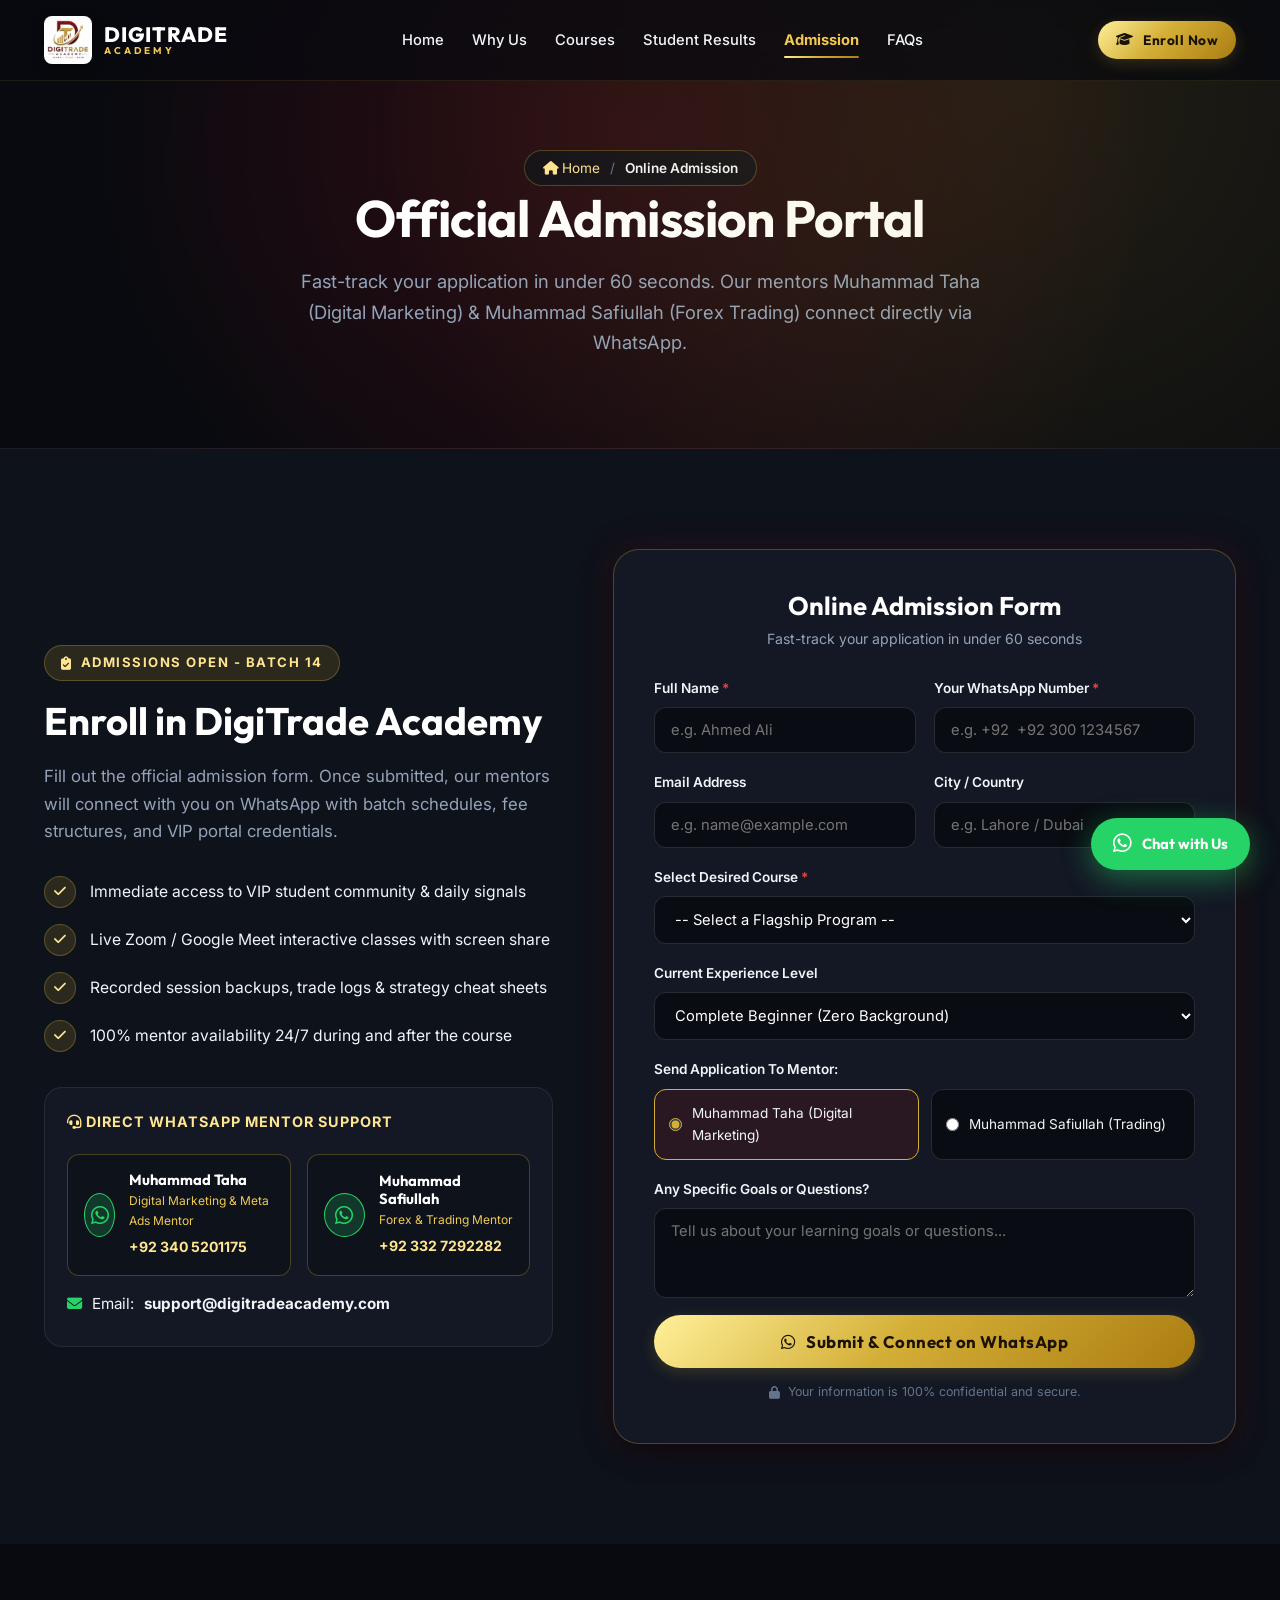
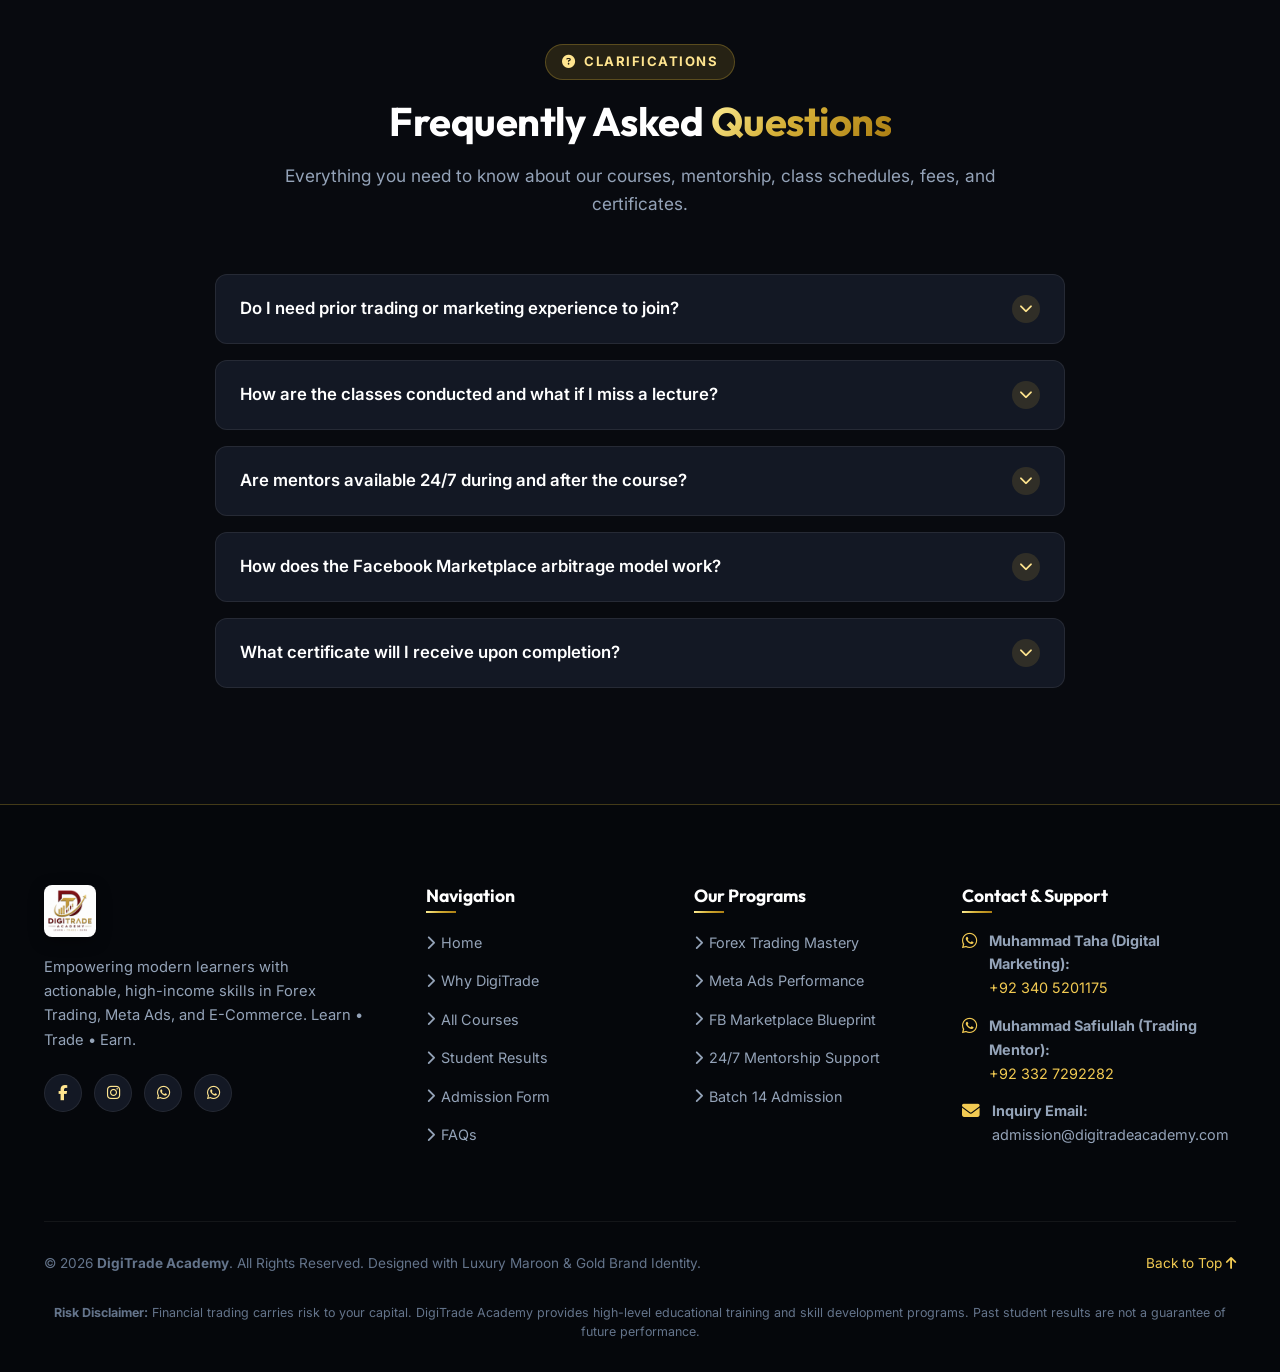
==== commit 611f400b: "Update admission.html" ====
--- a/admission.html
+++ b/admission.html
@@ -1,429 +1,429 @@
-﻿<!DOCTYPE html>
-<html lang="en">
-
-<head>
-  <meta charset="UTF-8">
-  <meta name="viewport" content="width=device-width, initial-scale=1.0">
-  <title>Online Admission | DigiTrade Academy - Apply & Connect with Mentors</title>
-
-  <!-- SEO Meta Tags -->
-  <meta name="description"
-    content="Official Online Admission Portal for DigiTrade Academy. Enroll in Forex Trading Mastery, Meta Ads, or Facebook Marketplace with 24/7 mentorship from Muhammad Taha and Muhammad Safiullah.">
-  <meta name="keywords"
-    content="DigiTrade Academy Admission, Forex Course Registration, Muhammad Taha, Muhammad Safiullah, Trading Mentorship Admission">
-
-  <!-- Google Fonts -->
-  <link rel="preconnect" href="https://fonts.googleapis.com">
-  <link rel="preconnect" href="https://fonts.gstatic.com" crossorigin>
-  <link
-    href="https://fonts.googleapis.com/css2?family=Inter:wght@300;400;500;600;700&family=Outfit:wght@500;600;700;800;900&display=swap"
-    rel="stylesheet">
-
-  <!-- Font Awesome 6 -->
-  <link rel="stylesheet" href="https://cdnjs.cloudflare.com/ajax/libs/font-awesome/6.5.1/css/all.min.css">
-
-  <!-- Custom Stylesheet -->
-  <link rel="stylesheet" href="assets/css/style.css">
-</head>
-
-<body>
-
-  <!-- ==========================================
-       1. STICKY NAVBAR
-       ========================================== -->
-  <header class="navbar" id="navbar">
-    <div class="container nav-container">
-      <a href="index.html" class="nav-brand" aria-label="DigiTrade Academy Home">
-        <img src="assets/images/digitrade-logo.jpg" alt="DigiTrade Academy Logo" class="nav-logo"
-          onerror="this.src='assets/images/logo.svg'">
-        <div class="nav-brand-text">
-          <span>DIGI<span class="text-gold">TRADE</span></span>
-          <span class="nav-brand-sub">ACADEMY</span>
-        </div>
-      </a>
-
-      <!-- Navigation Menu -->
-      <nav class="nav-menu" id="navMenu">
-        <a href="index.html" class="nav-link">Home</a>
-        <a href="why-us.html" class="nav-link">Why Us</a>
-        <a href="courses.html" class="nav-link">Courses</a>
-        <a href="results.html" class="nav-link">Student Results</a>
-        <a href="admission.html" class="nav-link active">Admission</a>
-        <a href="admission.html#faqs" class="nav-link">FAQs</a>
-      </nav>
-
-      <!-- Action Buttons -->
-      <div class="nav-actions">
-        <a href="admission.html" class="btn btn-gold btn-sm btn-enroll">
-          <i class="fas fa-graduation-cap"></i> Enroll Now
-        </a>
-        <button class="nav-toggle" id="navToggle" aria-label="Toggle Navigation Menu">
-          <i class="fas fa-bars"></i>
-        </button>
-      </div>
-    </div>
-  </header>
-
-  <!-- ==========================================
-       2. PAGE HERO BANNER
-       ========================================== -->
-  <section class="page-hero">
-    <div class="container">
-      <div class="breadcrumb-nav">
-        <a href="index.html"><i class="fas fa-home"></i> Home</a>
-        <span>/</span>
-        <span class="current">Online Admission</span>
-      </div>
-      <h1 class="page-hero-title">
-        Official <span class="text-gold">Admission Portal</span>
-      </h1>
-      <p class="page-hero-desc">
-        Fast-track your application in under 60 seconds. Our mentors Muhammad Taha (Digital Marketing) &amp; Muhammad Safiullah (Forex Trading) connect directly via WhatsApp.
-      </p>
-    </div>
-  </section>
-
-  <!-- ==========================================
-       3. ONLINE ADMISSION & INQUIRY FORM
-       ========================================== -->
-  <section class="admission-section" id="admission" style="border-top: none;">
-    <div class="container">
-      <div class="admission-container">
-        <!-- Left Information -->
-        <div class="admission-info">
-          <span class="section-badge">
-            <i class="fas fa-clipboard-check"></i> Admissions Open - Batch 14
-          </span>
-          <h2>Enroll in <span class="text-gold">DigiTrade Academy</span></h2>
-          <p>
-            Fill out the official admission form. Once submitted, our mentors will connect with you on WhatsApp with batch schedules, fee structures, and VIP portal credentials.
-          </p>
-
-          <div class="perks-list">
-            <div class="perk-item">
-              <div class="perk-icon"><i class="fas fa-check"></i></div>
-              <span>Immediate access to VIP student community &amp; daily signals</span>
-            </div>
-            <div class="perk-item">
-              <div class="perk-icon"><i class="fas fa-check"></i></div>
-              <span>Live Zoom / Google Meet interactive classes with screen share</span>
-            </div>
-            <div class="perk-item">
-              <div class="perk-icon"><i class="fas fa-check"></i></div>
-              <span>Recorded session backups, trade logs &amp; strategy cheat sheets</span>
-            </div>
-            <div class="perk-item">
-              <div class="perk-icon"><i class="fas fa-check"></i></div>
-              <span>100% mentor availability 24/7 during and after the course</span>
-            </div>
-          </div>
-
-          <!-- Dual WhatsApp Direct Contact -->
-          <div class="contact-quick-box">
-            <div class="quick-contact-title"><i class="fas fa-headset"></i> DIRECT WHATSAPP MENTOR SUPPORT</div>
-            
-            <div class="dual-whatsapp-grid">
-              <div class="whatsapp-card">
-                <div class="whatsapp-card-icon"><i class="fab fa-whatsapp"></i></div>
-                <div class="whatsapp-card-info">
-                  <h4>Muhammad Taha</h4>
-                  <div style="font-size:0.75rem; color:var(--gold-light); margin-bottom:2px;">Digital Marketing &amp; Meta Ads Mentor</div>
-                  <a href="https://wa.me/923405201175" target="_blank">+92 340 5201175</a>
-                </div>
-              </div>
-
-              <div class="whatsapp-card">
-                <div class="whatsapp-card-icon"><i class="fab fa-whatsapp"></i></div>
-                <div class="whatsapp-card-info">
-                  <h4>Muhammad Safiullah</h4>
-                  <div style="font-size:0.75rem; color:var(--gold-light); margin-bottom:2px;">Forex &amp; Trading Mentor</div>
-                  <a href="https://wa.me/923327292282" target="_blank">+92 332 7292282</a>
-                </div>
-              </div>
-            </div>
-
-            <div class="quick-contact-item" style="margin-top: 15px;">
-              <i class="fas fa-envelope"></i> Email: <strong>support@digitradeacademy.com</strong>
-            </div>
-          </div>
-        </div>
-
-        <!-- Right Admission Form -->
-        <div class="admission-form-card">
-          <div class="form-header">
-            <h3>Online Admission Form</h3>
-            <p>Fast-track your application in under 60 seconds</p>
-          </div>
-
-          <form id="admissionForm">
-            <div class="form-grid">
-              <div class="form-group">
-                <label for="fullName" class="form-label">Full Name <span>*</span></label>
-                <input type="text" id="fullName" class="form-control" placeholder="e.g. Ahmed Ali" required>
-              </div>
-
-              <div class="form-group">
-                <label for="whatsappNumber" class="form-label">Your WhatsApp Number <span>*</span></label>
-                <input type="tel" id="whatsappNumber" class="form-control" placeholder="e.g. +92 340 5201175" required>
-              </div>
-
-              <div class="form-group">
-                <label for="email" class="form-label">Email Address</label>
-                <input type="email" id="email" class="form-control" placeholder="e.g. name@example.com">
-              </div>
-
-              <div class="form-group">
-                <label for="city" class="form-label">City / Country</label>
-                <input type="text" id="city" class="form-control" placeholder="e.g. Lahore / Dubai">
-              </div>
-
-              <div class="form-group full-width">
-                <label for="selectedCourse" class="form-label">Select Desired Course <span>*</span></label>
-                <select id="selectedCourse" class="form-control" required>
-                  <option value="" disabled selected>-- Select a Flagship Program --</option>
-                  <option value="Forex Trading Mastery">Forex Trading Mastery (Engulfing, SMC, ICT &amp; Live MT5)</option>
-                  <option value="Meta Ads & Performance Marketing">Meta Ads &amp; Performance Marketing</option>
-                  <option value="Facebook Marketplace & E-Commerce">Facebook Marketplace &amp; E-Commerce</option>
-                  <option value="All-in-One Master Bundle">All-in-One Master Bundle (All 3 Courses)</option>
-                </select>
-              </div>
-
-              <div class="form-group full-width">
-                <label for="experienceLevel" class="form-label">Current Experience Level</label>
-                <select id="experienceLevel" class="form-control">
-                  <option value="Complete Beginner">Complete Beginner (Zero Background)</option>
-                  <option value="Intermediate">Intermediate (Know basics, looking for consistency)</option>
-                  <option value="Advanced">Advanced (Want to master scaling &amp; SMC)</option>
-                </select>
-              </div>
-
-              <!-- Mentor Selection Choice -->
-              <div class="form-group full-width">
-                <label class="form-label">Send Application To Mentor:</label>
-                <div class="whatsapp-mentor-select">
-                  <label class="mentor-radio-label selected">
-                    <input type="radio" name="mentorChoice" value="mentor1" checked>
-                    <span>Muhammad Taha (Digital Marketing)</span>
-                  </label>
-                  <label class="mentor-radio-label">
-                    <input type="radio" name="mentorChoice" value="mentor2">
-                    <span>Muhammad Safiullah (Trading)</span>
-                  </label>
-                </div>
-              </div>
-
-              <div class="form-group full-width">
-                <label for="userMessage" class="form-label">Any Specific Goals or Questions?</label>
-                <textarea id="userMessage" class="form-control"
-                  placeholder="Tell us about your learning goals or questions..."></textarea>
-              </div>
-            </div>
-
-            <button type="submit" class="btn btn-gold btn-lg form-submit-btn">
-              <i class="fab fa-whatsapp"></i> Submit &amp; Connect on WhatsApp
-            </button>
-
-            <div class="form-security-note">
-              <i class="fas fa-lock"></i> Your information is 100% confidential and secure.
-            </div>
-          </form>
-        </div>
-      </div>
-    </div>
-  </section>
-
-  <!-- ==========================================
-       4. FREQUENTLY ASKED QUESTIONS (FAQS)
-       ========================================== -->
-  <section class="faq-section" id="faqs">
-    <div class="container">
-      <div class="section-header">
-        <span class="section-badge">
-          <i class="fas fa-circle-question"></i> Clarifications
-        </span>
-        <h2 class="section-title">
-          Frequently Asked <span class="text-gold">Questions</span>
-        </h2>
-        <p class="section-subtitle">
-          Everything you need to know about our courses, mentorship, class schedules, fees, and certificates.
-        </p>
-      </div>
-
-      <div class="faq-accordion">
-        <!-- FAQ 1 -->
-        <div class="faq-item">
-          <div class="faq-header">
-            <span class="faq-question">Do I need prior trading or marketing experience to join?</span>
-            <span class="faq-toggle-icon"><i class="fas fa-chevron-down"></i></span>
-          </div>
-          <div class="faq-body">
-            <div class="faq-content">
-              No prior experience is necessary. All our courses start from foundational basics and systematically
-              progress to advanced, professional techniques with live screen demonstrations.
-            </div>
-          </div>
-        </div>
-
-        <!-- FAQ 2 -->
-        <div class="faq-item">
-          <div class="faq-header">
-            <span class="faq-question">How are the classes conducted and what if I miss a lecture?</span>
-            <span class="faq-toggle-icon"><i class="fas fa-chevron-down"></i></span>
-          </div>
-          <div class="faq-body">
-            <div class="faq-content">
-              Classes are conducted live online with interactive Q&amp;A sessions. High-definition recordings of every
-              single lecture are uploaded to your student portal within 2 hours, so you never miss a lesson.
-            </div>
-          </div>
-        </div>
-
-        <!-- FAQ 3 -->
-        <div class="faq-item">
-          <div class="faq-header">
-            <span class="faq-question">Are mentors available 24/7 during and after the course?</span>
-            <span class="faq-toggle-icon"><i class="fas fa-chevron-down"></i></span>
-          </div>
-          <div class="faq-body">
-            <div class="faq-content">
-              Yes! Mentors Muhammad Taha and Muhammad Safiullah are 100% available 24/7 for students both during the course and for lifetime after completion. You receive permanent access to our VIP Community where our mentors review your setups, ad campaigns, and trade journals daily.
-            </div>
-          </div>
-        </div>
-
-        <!-- FAQ 4 -->
-        <div class="faq-item">
-          <div class="faq-header">
-            <span class="faq-question">How does the Facebook Marketplace arbitrage model work?</span>
-            <span class="faq-toggle-icon"><i class="fas fa-chevron-down"></i></span>
-          </div>
-          <div class="faq-body">
-            <div class="faq-content">
-              You learn to find trending, in-demand products from verified suppliers, list them using high-ranking
-              search keywords on Marketplace, and fulfill orders directly to buyers while keeping the profit
-              margin—without buying upfront stock.
-            </div>
-          </div>
-        </div>
-
-        <!-- FAQ 5 -->
-        <div class="faq-item">
-          <div class="faq-header">
-            <span class="faq-question">What certificate will I receive upon completion?</span>
-            <span class="faq-toggle-icon"><i class="fas fa-chevron-down"></i></span>
-          </div>
-          <div class="faq-body">
-            <div class="faq-content">
-              Upon finishing course assignments and the practical live capstone test, you will be awarded an official,
-              verifiable DigiTrade Academy Certificate of Completion.
-            </div>
-          </div>
-        </div>
-      </div>
-    </div>
-  </section>
-
-  <!-- ==========================================
-       5. FOOTER
-       ========================================== -->
-  <footer class="footer">
-    <div class="container">
-      <div class="footer-grid">
-        <!-- Brand Info -->
-        <div class="footer-brand">
-          <img src="assets/images/digitrade-logo.jpg" alt="DigiTrade Academy" class="footer-logo"
-            onerror="this.src='assets/images/logo.svg'">
-          <p>
-            Empowering modern learners with actionable, high-income skills in Forex Trading, Meta Ads, and E-Commerce.
-            Learn • Trade • Earn.
-          </p>
-          <div class="footer-socials">
-            <a href="https://www.facebook.com/digitradeacademy" target="_blank" class="social-btn" aria-label="Facebook"><i class="fab fa-facebook-f"></i></a>
-            <a href="https://www.instagram.com/digitradeacademy" target="_blank" class="social-btn" aria-label="Instagram"><i class="fab fa-instagram"></i></a>
-            <a href="https://wa.me/923405201175" target="_blank" class="social-btn" aria-label="WhatsApp Muhammad Taha"><i class="fab fa-whatsapp"></i></a>
-            <a href="https://wa.me/923327292282" target="_blank" class="social-btn" aria-label="WhatsApp Muhammad Safiullah"><i class="fab fa-whatsapp"></i></a>
-          </div>
-        </div>
-
-        <!-- Quick Links -->
-        <div class="footer-col">
-          <h4>Navigation</h4>
-          <ul class="footer-links">
-            <li><a href="index.html"><i class="fas fa-chevron-right"></i> Home</a></li>
-            <li><a href="why-us.html"><i class="fas fa-chevron-right"></i> Why DigiTrade</a></li>
-            <li><a href="courses.html"><i class="fas fa-chevron-right"></i> All Courses</a></li>
-            <li><a href="results.html"><i class="fas fa-chevron-right"></i> Student Results</a></li>
-            <li><a href="admission.html"><i class="fas fa-chevron-right"></i> Admission Form</a></li>
-            <li><a href="admission.html#faqs"><i class="fas fa-chevron-right"></i> FAQs</a></li>
-          </ul>
-        </div>
-
-        <!-- Courses -->
-        <div class="footer-col">
-          <h4>Our Programs</h4>
-          <ul class="footer-links">
-            <li><a href="courses.html#forex"><i class="fas fa-chevron-right"></i> Forex Trading Mastery</a></li>
-            <li><a href="courses.html#meta-ads"><i class="fas fa-chevron-right"></i> Meta Ads Performance</a></li>
-            <li><a href="courses.html#marketplace"><i class="fas fa-chevron-right"></i> FB Marketplace Blueprint</a></li>
-            <li><a href="why-us.html"><i class="fas fa-chevron-right"></i> 24/7 Mentorship Support</a></li>
-            <li><a href="admission.html"><i class="fas fa-chevron-right"></i> Batch 14 Admission</a></li>
-          </ul>
-        </div>
-
-        <!-- Contact Info -->
-        <div class="footer-col">
-          <h4>Contact &amp; Support</h4>
-          <div class="footer-contact-item">
-            <i class="fab fa-whatsapp"></i>
-            <div>
-              <strong>Muhammad Taha (Digital Marketing):</strong><br>
-              <a href="https://wa.me/923405201175" target="_blank" style="color: var(--gold-light);">+92 340 5201175</a>
-            </div>
-          </div>
-          <div class="footer-contact-item">
-            <i class="fab fa-whatsapp"></i>
-            <div>
-              <strong>Muhammad Safiullah (Trading Mentor):</strong><br>
-              <a href="https://wa.me/923327292282" target="_blank" style="color: var(--gold-light);">+92 332 7292282</a>
-            </div>
-          </div>
-          <div class="footer-contact-item">
-            <i class="fas fa-envelope"></i>
-            <div>
-              <strong>Inquiry Email:</strong><br>
-              <span>admission@digitradeacademy.com</span>
-            </div>
-          </div>
-        </div>
-      </div>
-
-      <div class="footer-bottom">
-        <div>
-          &copy; 2026 <strong>DigiTrade Academy</strong>. All Rights Reserved. Designed with Luxury Maroon &amp; Gold
-          Brand Identity.
-        </div>
-        <div>
-          <a href="admission.html#" style="color: var(--gold-light);">Back to Top <i class="fas fa-arrow-up"></i></a>
-        </div>
-        <div class="footer-disclaimer">
-          <strong>Risk Disclaimer:</strong> Financial trading carries risk to your capital. DigiTrade Academy provides
-          high-level educational training and skill development programs. Past student results are not a guarantee of
-          future performance.
-        </div>
-      </div>
-    </div>
-  </footer>
-
-  <!-- ==========================================
-       6. FLOATING WHATSAPP BUTTON
-       ========================================== -->
-  <a href="#" class="floating-whatsapp" id="floatingWhatsApp" aria-label="Chat with Academy on WhatsApp">
-    <i class="fab fa-whatsapp"></i>
-    <span>Chat with Us</span>
-  </a>
-
-  <!-- JavaScript -->
-  <script src="assets/js/main.js"></script>
-</body>
-
+﻿<!DOCTYPE html>
+<html lang="en">
+
+<head>
+  <meta charset="UTF-8">
+  <meta name="viewport" content="width=device-width, initial-scale=1.0">
+  <title>Online Admission | DigiTrade Academy - Apply & Connect with Mentors</title>
+
+  <!-- SEO Meta Tags -->
+  <meta name="description"
+    content="Official Online Admission Portal for DigiTrade Academy. Enroll in Forex Trading Mastery, Meta Ads, or Facebook Marketplace with 24/7 mentorship from Muhammad Taha and Muhammad Safiullah.">
+  <meta name="keywords"
+    content="DigiTrade Academy Admission, Forex Course Registration, Muhammad Taha, Muhammad Safiullah, Trading Mentorship Admission">
+
+  <!-- Google Fonts -->
+  <link rel="preconnect" href="https://fonts.googleapis.com">
+  <link rel="preconnect" href="https://fonts.gstatic.com" crossorigin>
+  <link
+    href="https://fonts.googleapis.com/css2?family=Inter:wght@300;400;500;600;700&family=Outfit:wght@500;600;700;800;900&display=swap"
+    rel="stylesheet">
+
+  <!-- Font Awesome 6 -->
+  <link rel="stylesheet" href="https://cdnjs.cloudflare.com/ajax/libs/font-awesome/6.5.1/css/all.min.css">
+
+  <!-- Custom Stylesheet -->
+  <link rel="stylesheet" href="assets/css/style.css">
+</head>
+
+<body>
+
+  <!-- ==========================================
+       1. STICKY NAVBAR
+       ========================================== -->
+  <header class="navbar" id="navbar">
+    <div class="container nav-container">
+      <a href="index.html" class="nav-brand" aria-label="DigiTrade Academy Home">
+        <img src="assets/images/digitrade-logo.jpg" alt="DigiTrade Academy Logo" class="nav-logo"
+          onerror="this.src='assets/images/logo.svg'">
+        <div class="nav-brand-text">
+          <span>DIGI<span class="text-gold">TRADE</span></span>
+          <span class="nav-brand-sub">ACADEMY</span>
+        </div>
+      </a>
+
+      <!-- Navigation Menu -->
+      <nav class="nav-menu" id="navMenu">
+        <a href="index.html" class="nav-link">Home</a>
+        <a href="why-us.html" class="nav-link">Why Us</a>
+        <a href="courses.html" class="nav-link">Courses</a>
+        <a href="results.html" class="nav-link">Student Results</a>
+        <a href="admission.html" class="nav-link active">Admission</a>
+        <a href="admission.html#faqs" class="nav-link">FAQs</a>
+      </nav>
+
+      <!-- Action Buttons -->
+      <div class="nav-actions">
+        <a href="admission.html" class="btn btn-gold btn-sm btn-enroll">
+          <i class="fas fa-graduation-cap"></i> Enroll Now
+        </a>
+        <button class="nav-toggle" id="navToggle" aria-label="Toggle Navigation Menu">
+          <i class="fas fa-bars"></i>
+        </button>
+      </div>
+    </div>
+  </header>
+
+  <!-- ==========================================
+       2. PAGE HERO BANNER
+       ========================================== -->
+  <section class="page-hero">
+    <div class="container">
+      <div class="breadcrumb-nav">
+        <a href="index.html"><i class="fas fa-home"></i> Home</a>
+        <span>/</span>
+        <span class="current">Online Admission</span>
+      </div>
+      <h1 class="page-hero-title">
+        Official <span class="text-gold">Admission Portal</span>
+      </h1>
+      <p class="page-hero-desc">
+        Fast-track your application in under 60 seconds. Our mentors Muhammad Taha (Digital Marketing) &amp; Muhammad Safiullah (Forex Trading) connect directly via WhatsApp.
+      </p>
+    </div>
+  </section>
+
+  <!-- ==========================================
+       3. ONLINE ADMISSION & INQUIRY FORM
+       ========================================== -->
+  <section class="admission-section" id="admission" style="border-top: none;">
+    <div class="container">
+      <div class="admission-container">
+        <!-- Left Information -->
+        <div class="admission-info">
+          <span class="section-badge">
+            <i class="fas fa-clipboard-check"></i> Admissions Open - Batch 14
+          </span>
+          <h2>Enroll in <span class="text-gold">DigiTrade Academy</span></h2>
+          <p>
+            Fill out the official admission form. Once submitted, our mentors will connect with you on WhatsApp with batch schedules, fee structures, and VIP portal credentials.
+          </p>
+
+          <div class="perks-list">
+            <div class="perk-item">
+              <div class="perk-icon"><i class="fas fa-check"></i></div>
+              <span>Immediate access to VIP student community &amp; daily signals</span>
+            </div>
+            <div class="perk-item">
+              <div class="perk-icon"><i class="fas fa-check"></i></div>
+              <span>Live Zoom / Google Meet interactive classes with screen share</span>
+            </div>
+            <div class="perk-item">
+              <div class="perk-icon"><i class="fas fa-check"></i></div>
+              <span>Recorded session backups, trade logs &amp; strategy cheat sheets</span>
+            </div>
+            <div class="perk-item">
+              <div class="perk-icon"><i class="fas fa-check"></i></div>
+              <span>100% mentor availability 24/7 during and after the course</span>
+            </div>
+          </div>
+
+          <!-- Dual WhatsApp Direct Contact -->
+          <div class="contact-quick-box">
+            <div class="quick-contact-title"><i class="fas fa-headset"></i> DIRECT WHATSAPP MENTOR SUPPORT</div>
+            
+            <div class="dual-whatsapp-grid">
+              <div class="whatsapp-card">
+                <div class="whatsapp-card-icon"><i class="fab fa-whatsapp"></i></div>
+                <div class="whatsapp-card-info">
+                  <h4>Muhammad Taha</h4>
+                  <div style="font-size:0.75rem; color:var(--gold-light); margin-bottom:2px;">Digital Marketing &amp; Meta Ads Mentor</div>
+                  <a href="https://wa.me/923405201175" target="_blank">+92 340 5201175</a>
+                </div>
+              </div>
+
+              <div class="whatsapp-card">
+                <div class="whatsapp-card-icon"><i class="fab fa-whatsapp"></i></div>
+                <div class="whatsapp-card-info">
+                  <h4>Muhammad Safiullah</h4>
+                  <div style="font-size:0.75rem; color:var(--gold-light); margin-bottom:2px;">Forex &amp; Trading Mentor</div>
+                  <a href="https://wa.me/923327292282" target="_blank">+92 332 7292282</a>
+                </div>
+              </div>
+            </div>
+
+            <div class="quick-contact-item" style="margin-top: 15px;">
+              <i class="fas fa-envelope"></i> Email: <strong>support@digitradeacademy.com</strong>
+            </div>
+          </div>
+        </div>
+
+        <!-- Right Admission Form -->
+        <div class="admission-form-card">
+          <div class="form-header">
+            <h3>Online Admission Form</h3>
+            <p>Fast-track your application in under 60 seconds</p>
+          </div>
+
+          <form id="admissionForm">
+            <div class="form-grid">
+              <div class="form-group">
+                <label for="fullName" class="form-label">Full Name <span>*</span></label>
+                <input type="text" id="fullName" class="form-control" placeholder="e.g. Ahmed Ali" required>
+              </div>
+
+              <div class="form-group">
+                <label for="whatsappNumber" class="form-label">Your WhatsApp Number <span>*</span></label>
+                <input type="tel" id="whatsappNumber" class="form-control" placeholder="e.g. +92  +92 300 1234567" required>
+              </div>
+
+              <div class="form-group">
+                <label for="email" class="form-label">Email Address</label>
+                <input type="email" id="email" class="form-control" placeholder="e.g. name@example.com">
+              </div>
+
+              <div class="form-group">
+                <label for="city" class="form-label">City / Country</label>
+                <input type="text" id="city" class="form-control" placeholder="e.g. Lahore / Dubai">
+              </div>
+
+              <div class="form-group full-width">
+                <label for="selectedCourse" class="form-label">Select Desired Course <span>*</span></label>
+                <select id="selectedCourse" class="form-control" required>
+                  <option value="" disabled selected>-- Select a Flagship Program --</option>
+                  <option value="Forex Trading Mastery">Forex Trading Mastery (Engulfing, SMC, ICT &amp; Live MT5)</option>
+                  <option value="Meta Ads & Performance Marketing">Meta Ads &amp; Performance Marketing</option>
+                  <option value="Facebook Marketplace & E-Commerce">Facebook Marketplace &amp; E-Commerce</option>
+                  <option value="All-in-One Master Bundle">All-in-One Master Bundle (All 3 Courses)</option>
+                </select>
+              </div>
+
+              <div class="form-group full-width">
+                <label for="experienceLevel" class="form-label">Current Experience Level</label>
+                <select id="experienceLevel" class="form-control">
+                  <option value="Complete Beginner">Complete Beginner (Zero Background)</option>
+                  <option value="Intermediate">Intermediate (Know basics, looking for consistency)</option>
+                  <option value="Advanced">Advanced (Want to master scaling &amp; SMC)</option>
+                </select>
+              </div>
+
+              <!-- Mentor Selection Choice -->
+              <div class="form-group full-width">
+                <label class="form-label">Send Application To Mentor:</label>
+                <div class="whatsapp-mentor-select">
+                  <label class="mentor-radio-label selected">
+                    <input type="radio" name="mentorChoice" value="mentor1" checked>
+                    <span>Muhammad Taha (Digital Marketing)</span>
+                  </label>
+                  <label class="mentor-radio-label">
+                    <input type="radio" name="mentorChoice" value="mentor2">
+                    <span>Muhammad Safiullah (Trading)</span>
+                  </label>
+                </div>
+              </div>
+
+              <div class="form-group full-width">
+                <label for="userMessage" class="form-label">Any Specific Goals or Questions?</label>
+                <textarea id="userMessage" class="form-control"
+                  placeholder="Tell us about your learning goals or questions..."></textarea>
+              </div>
+            </div>
+
+            <button type="submit" class="btn btn-gold btn-lg form-submit-btn">
+              <i class="fab fa-whatsapp"></i> Submit &amp; Connect on WhatsApp
+            </button>
+
+            <div class="form-security-note">
+              <i class="fas fa-lock"></i> Your information is 100% confidential and secure.
+            </div>
+          </form>
+        </div>
+      </div>
+    </div>
+  </section>
+
+  <!-- ==========================================
+       4. FREQUENTLY ASKED QUESTIONS (FAQS)
+       ========================================== -->
+  <section class="faq-section" id="faqs">
+    <div class="container">
+      <div class="section-header">
+        <span class="section-badge">
+          <i class="fas fa-circle-question"></i> Clarifications
+        </span>
+        <h2 class="section-title">
+          Frequently Asked <span class="text-gold">Questions</span>
+        </h2>
+        <p class="section-subtitle">
+          Everything you need to know about our courses, mentorship, class schedules, fees, and certificates.
+        </p>
+      </div>
+
+      <div class="faq-accordion">
+        <!-- FAQ 1 -->
+        <div class="faq-item">
+          <div class="faq-header">
+            <span class="faq-question">Do I need prior trading or marketing experience to join?</span>
+            <span class="faq-toggle-icon"><i class="fas fa-chevron-down"></i></span>
+          </div>
+          <div class="faq-body">
+            <div class="faq-content">
+              No prior experience is necessary. All our courses start from foundational basics and systematically
+              progress to advanced, professional techniques with live screen demonstrations.
+            </div>
+          </div>
+        </div>
+
+        <!-- FAQ 2 -->
+        <div class="faq-item">
+          <div class="faq-header">
+            <span class="faq-question">How are the classes conducted and what if I miss a lecture?</span>
+            <span class="faq-toggle-icon"><i class="fas fa-chevron-down"></i></span>
+          </div>
+          <div class="faq-body">
+            <div class="faq-content">
+              Classes are conducted live online with interactive Q&amp;A sessions. High-definition recordings of every
+              single lecture are uploaded to your student portal within 2 hours, so you never miss a lesson.
+            </div>
+          </div>
+        </div>
+
+        <!-- FAQ 3 -->
+        <div class="faq-item">
+          <div class="faq-header">
+            <span class="faq-question">Are mentors available 24/7 during and after the course?</span>
+            <span class="faq-toggle-icon"><i class="fas fa-chevron-down"></i></span>
+          </div>
+          <div class="faq-body">
+            <div class="faq-content">
+              Yes! Mentors Muhammad Taha and Muhammad Safiullah are 100% available 24/7 for students both during the course and for lifetime after completion. You receive permanent access to our VIP Community where our mentors review your setups, ad campaigns, and trade journals daily.
+            </div>
+          </div>
+        </div>
+
+        <!-- FAQ 4 -->
+        <div class="faq-item">
+          <div class="faq-header">
+            <span class="faq-question">How does the Facebook Marketplace arbitrage model work?</span>
+            <span class="faq-toggle-icon"><i class="fas fa-chevron-down"></i></span>
+          </div>
+          <div class="faq-body">
+            <div class="faq-content">
+              You learn to find trending, in-demand products from verified suppliers, list them using high-ranking
+              search keywords on Marketplace, and fulfill orders directly to buyers while keeping the profit
+              margin—without buying upfront stock.
+            </div>
+          </div>
+        </div>
+
+        <!-- FAQ 5 -->
+        <div class="faq-item">
+          <div class="faq-header">
+            <span class="faq-question">What certificate will I receive upon completion?</span>
+            <span class="faq-toggle-icon"><i class="fas fa-chevron-down"></i></span>
+          </div>
+          <div class="faq-body">
+            <div class="faq-content">
+              Upon finishing course assignments and the practical live capstone test, you will be awarded an official,
+              verifiable DigiTrade Academy Certificate of Completion.
+            </div>
+          </div>
+        </div>
+      </div>
+    </div>
+  </section>
+
+  <!-- ==========================================
+       5. FOOTER
+       ========================================== -->
+  <footer class="footer">
+    <div class="container">
+      <div class="footer-grid">
+        <!-- Brand Info -->
+        <div class="footer-brand">
+          <img src="assets/images/digitrade-logo.jpg" alt="DigiTrade Academy" class="footer-logo"
+            onerror="this.src='assets/images/logo.svg'">
+          <p>
+            Empowering modern learners with actionable, high-income skills in Forex Trading, Meta Ads, and E-Commerce.
+            Learn • Trade • Earn.
+          </p>
+          <div class="footer-socials">
+            <a href="https://www.facebook.com/digitradeacademy" target="_blank" class="social-btn" aria-label="Facebook"><i class="fab fa-facebook-f"></i></a>
+            <a href="https://www.instagram.com/digitradeacademy" target="_blank" class="social-btn" aria-label="Instagram"><i class="fab fa-instagram"></i></a>
+            <a href="https://wa.me/923405201175" target="_blank" class="social-btn" aria-label="WhatsApp Muhammad Taha"><i class="fab fa-whatsapp"></i></a>
+            <a href="https://wa.me/923327292282" target="_blank" class="social-btn" aria-label="WhatsApp Muhammad Safiullah"><i class="fab fa-whatsapp"></i></a>
+          </div>
+        </div>
+
+        <!-- Quick Links -->
+        <div class="footer-col">
+          <h4>Navigation</h4>
+          <ul class="footer-links">
+            <li><a href="index.html"><i class="fas fa-chevron-right"></i> Home</a></li>
+            <li><a href="why-us.html"><i class="fas fa-chevron-right"></i> Why DigiTrade</a></li>
+            <li><a href="courses.html"><i class="fas fa-chevron-right"></i> All Courses</a></li>
+            <li><a href="results.html"><i class="fas fa-chevron-right"></i> Student Results</a></li>
+            <li><a href="admission.html"><i class="fas fa-chevron-right"></i> Admission Form</a></li>
+            <li><a href="admission.html#faqs"><i class="fas fa-chevron-right"></i> FAQs</a></li>
+          </ul>
+        </div>
+
+        <!-- Courses -->
+        <div class="footer-col">
+          <h4>Our Programs</h4>
+          <ul class="footer-links">
+            <li><a href="courses.html#forex"><i class="fas fa-chevron-right"></i> Forex Trading Mastery</a></li>
+            <li><a href="courses.html#meta-ads"><i class="fas fa-chevron-right"></i> Meta Ads Performance</a></li>
+            <li><a href="courses.html#marketplace"><i class="fas fa-chevron-right"></i> FB Marketplace Blueprint</a></li>
+            <li><a href="why-us.html"><i class="fas fa-chevron-right"></i> 24/7 Mentorship Support</a></li>
+            <li><a href="admission.html"><i class="fas fa-chevron-right"></i> Batch 14 Admission</a></li>
+          </ul>
+        </div>
+
+        <!-- Contact Info -->
+        <div class="footer-col">
+          <h4>Contact &amp; Support</h4>
+          <div class="footer-contact-item">
+            <i class="fab fa-whatsapp"></i>
+            <div>
+              <strong>Muhammad Taha (Digital Marketing):</strong><br>
+              <a href="https://wa.me/923405201175" target="_blank" style="color: var(--gold-light);">+92 340 5201175</a>
+            </div>
+          </div>
+          <div class="footer-contact-item">
+            <i class="fab fa-whatsapp"></i>
+            <div>
+              <strong>Muhammad Safiullah (Trading Mentor):</strong><br>
+              <a href="https://wa.me/923327292282" target="_blank" style="color: var(--gold-light);">+92 332 7292282</a>
+            </div>
+          </div>
+          <div class="footer-contact-item">
+            <i class="fas fa-envelope"></i>
+            <div>
+              <strong>Inquiry Email:</strong><br>
+              <span>admission@digitradeacademy.com</span>
+            </div>
+          </div>
+        </div>
+      </div>
+
+      <div class="footer-bottom">
+        <div>
+          &copy; 2026 <strong>DigiTrade Academy</strong>. All Rights Reserved. Designed with Luxury Maroon &amp; Gold
+          Brand Identity.
+        </div>
+        <div>
+          <a href="admission.html#" style="color: var(--gold-light);">Back to Top <i class="fas fa-arrow-up"></i></a>
+        </div>
+        <div class="footer-disclaimer">
+          <strong>Risk Disclaimer:</strong> Financial trading carries risk to your capital. DigiTrade Academy provides
+          high-level educational training and skill development programs. Past student results are not a guarantee of
+          future performance.
+        </div>
+      </div>
+    </div>
+  </footer>
+
+  <!-- ==========================================
+       6. FLOATING WHATSAPP BUTTON
+       ========================================== -->
+  <a href="#" class="floating-whatsapp" id="floatingWhatsApp" aria-label="Chat with Academy on WhatsApp">
+    <i class="fab fa-whatsapp"></i>
+    <span>Chat with Us</span>
+  </a>
+
+  <!-- JavaScript -->
+  <script src="assets/js/main.js"></script>
+</body>
+
 </html>
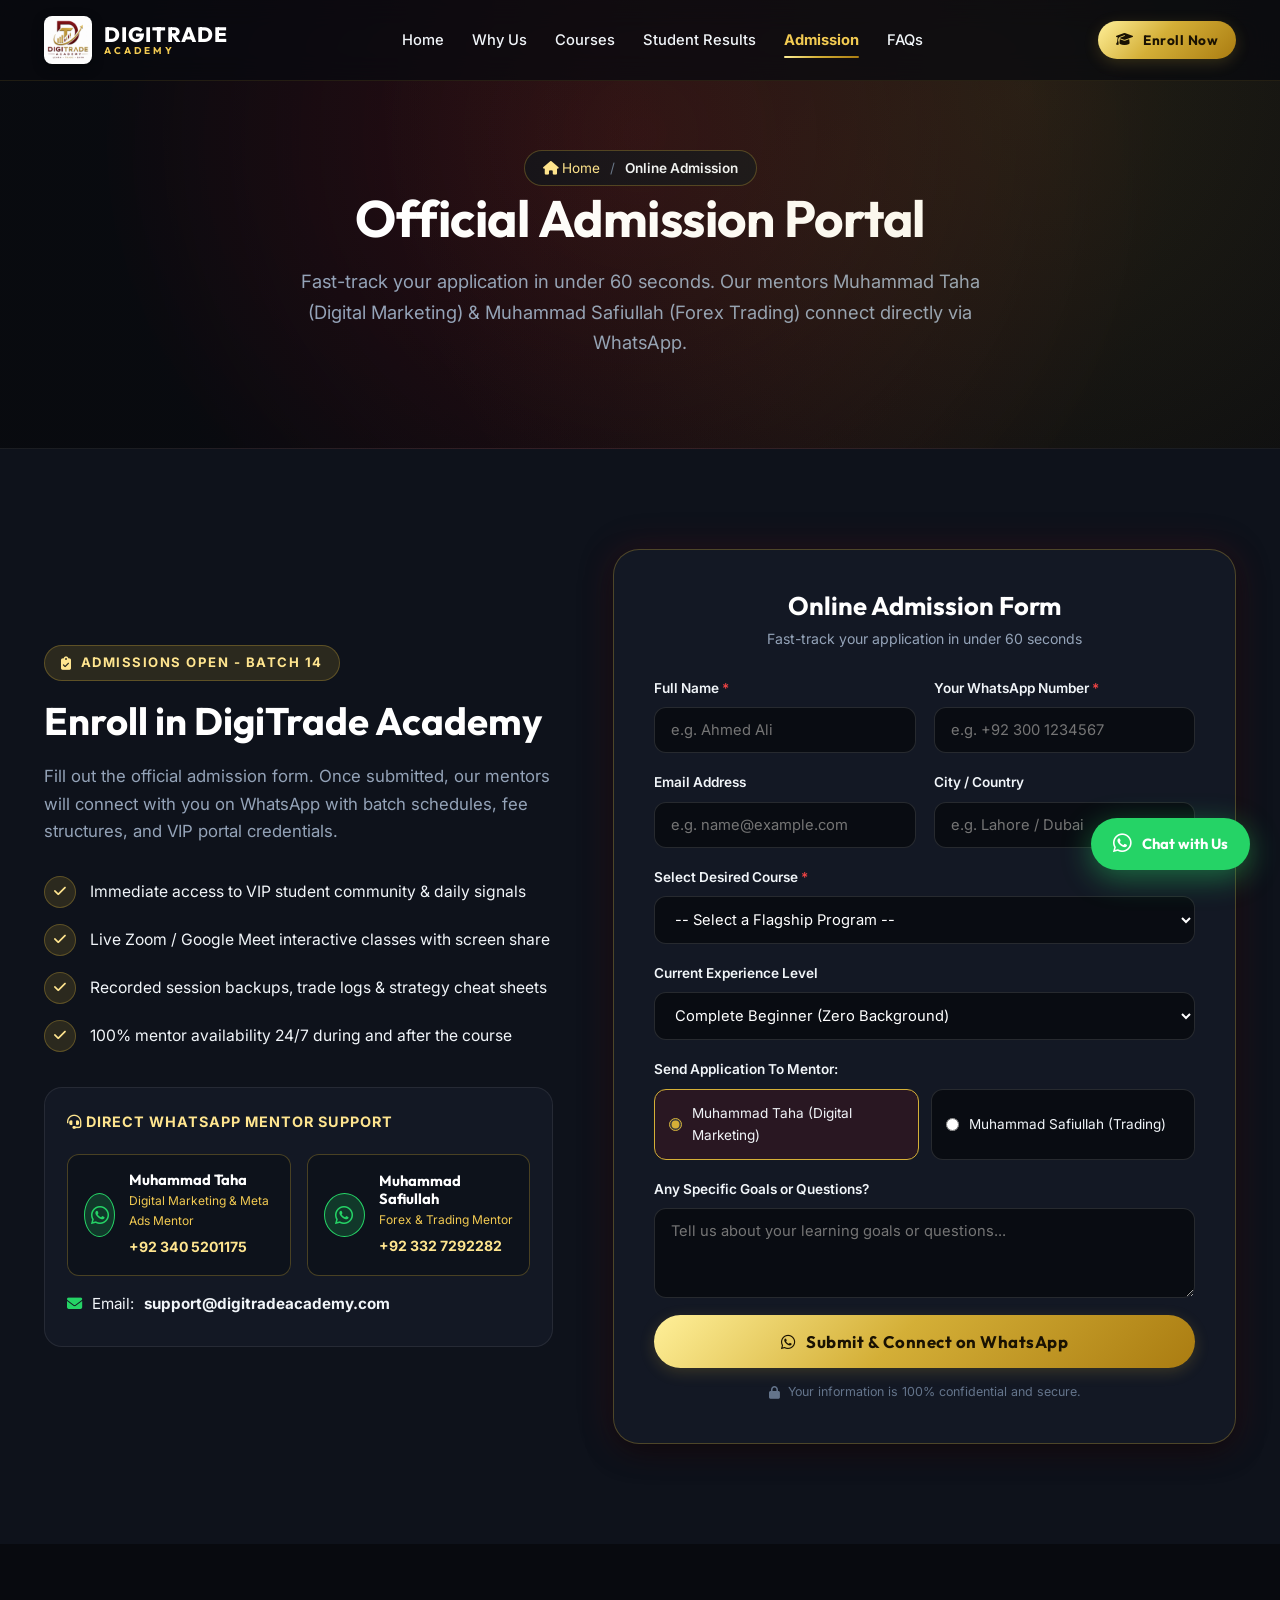
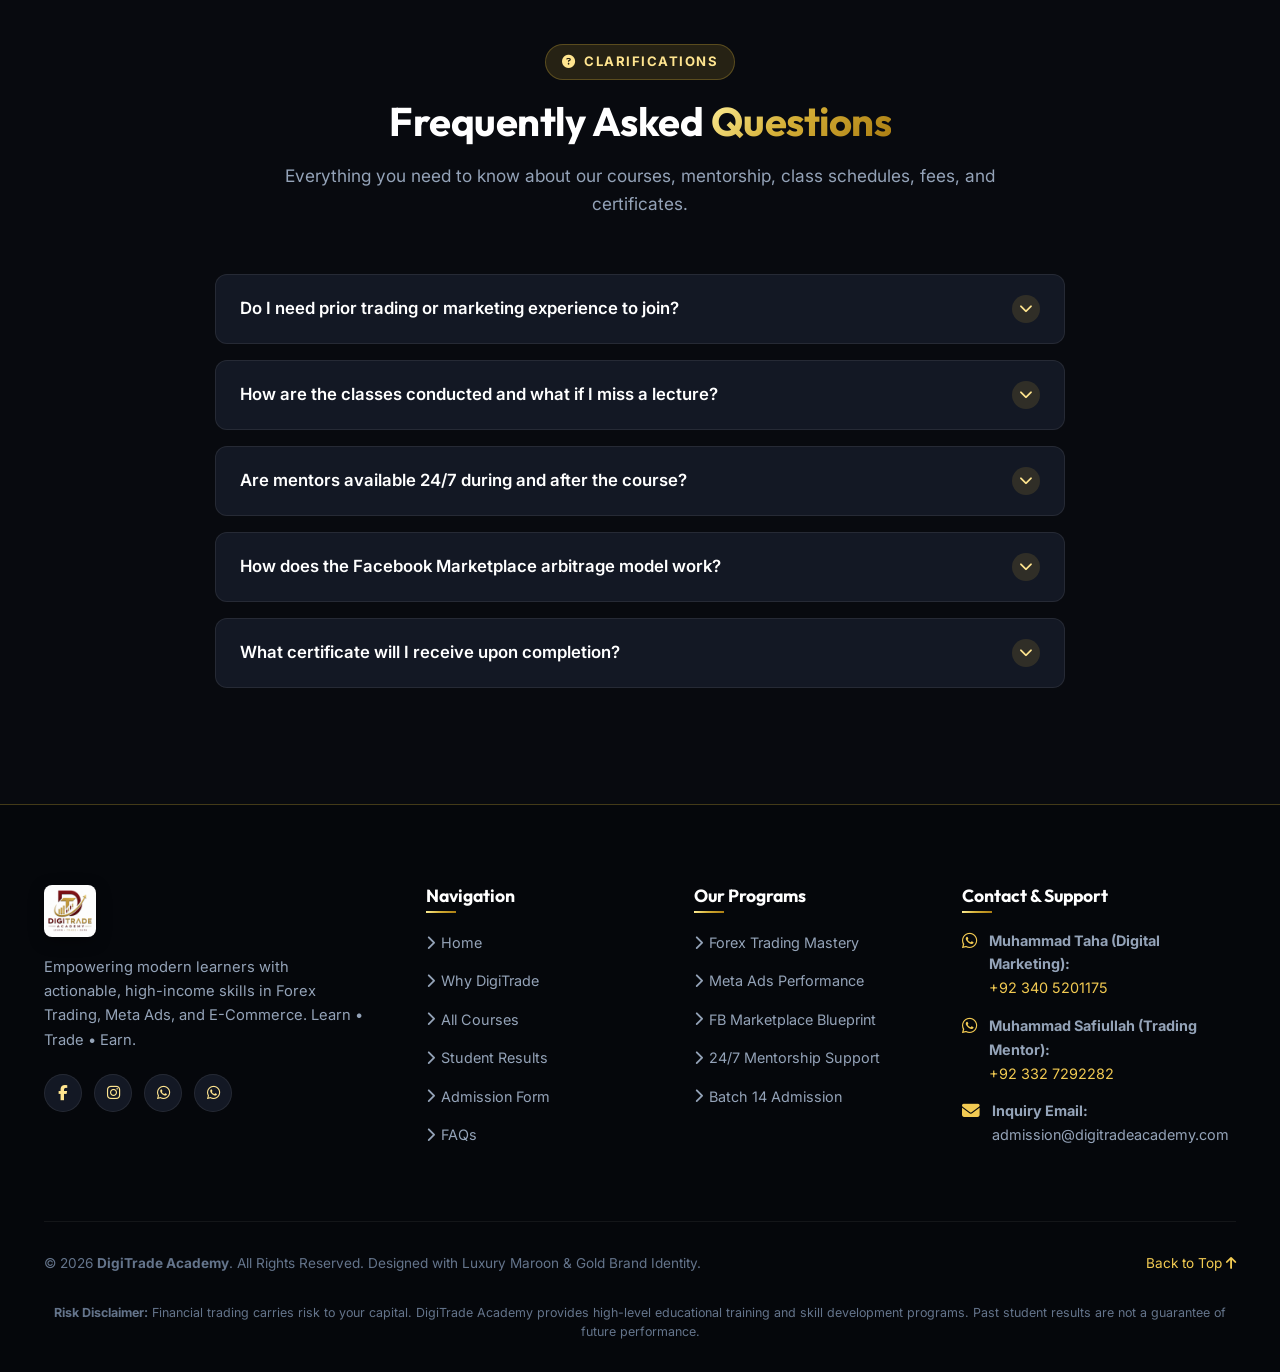
==== commit 01c25640: "Update admission.html" ====
--- a/admission.html
+++ b/admission.html
@@ -164,7 +164,7 @@
 
               <div class="form-group">
                 <label for="whatsappNumber" class="form-label">Your WhatsApp Number <span>*</span></label>
-                <input type="tel" id="whatsappNumber" class="form-control" placeholder="e.g. +92  +92 300 1234567" required>
+                <input type="tel" id="whatsappNumber" class="form-control" placeholder="e.g. +92 300 1234567" required>
               </div>
 
               <div class="form-group">
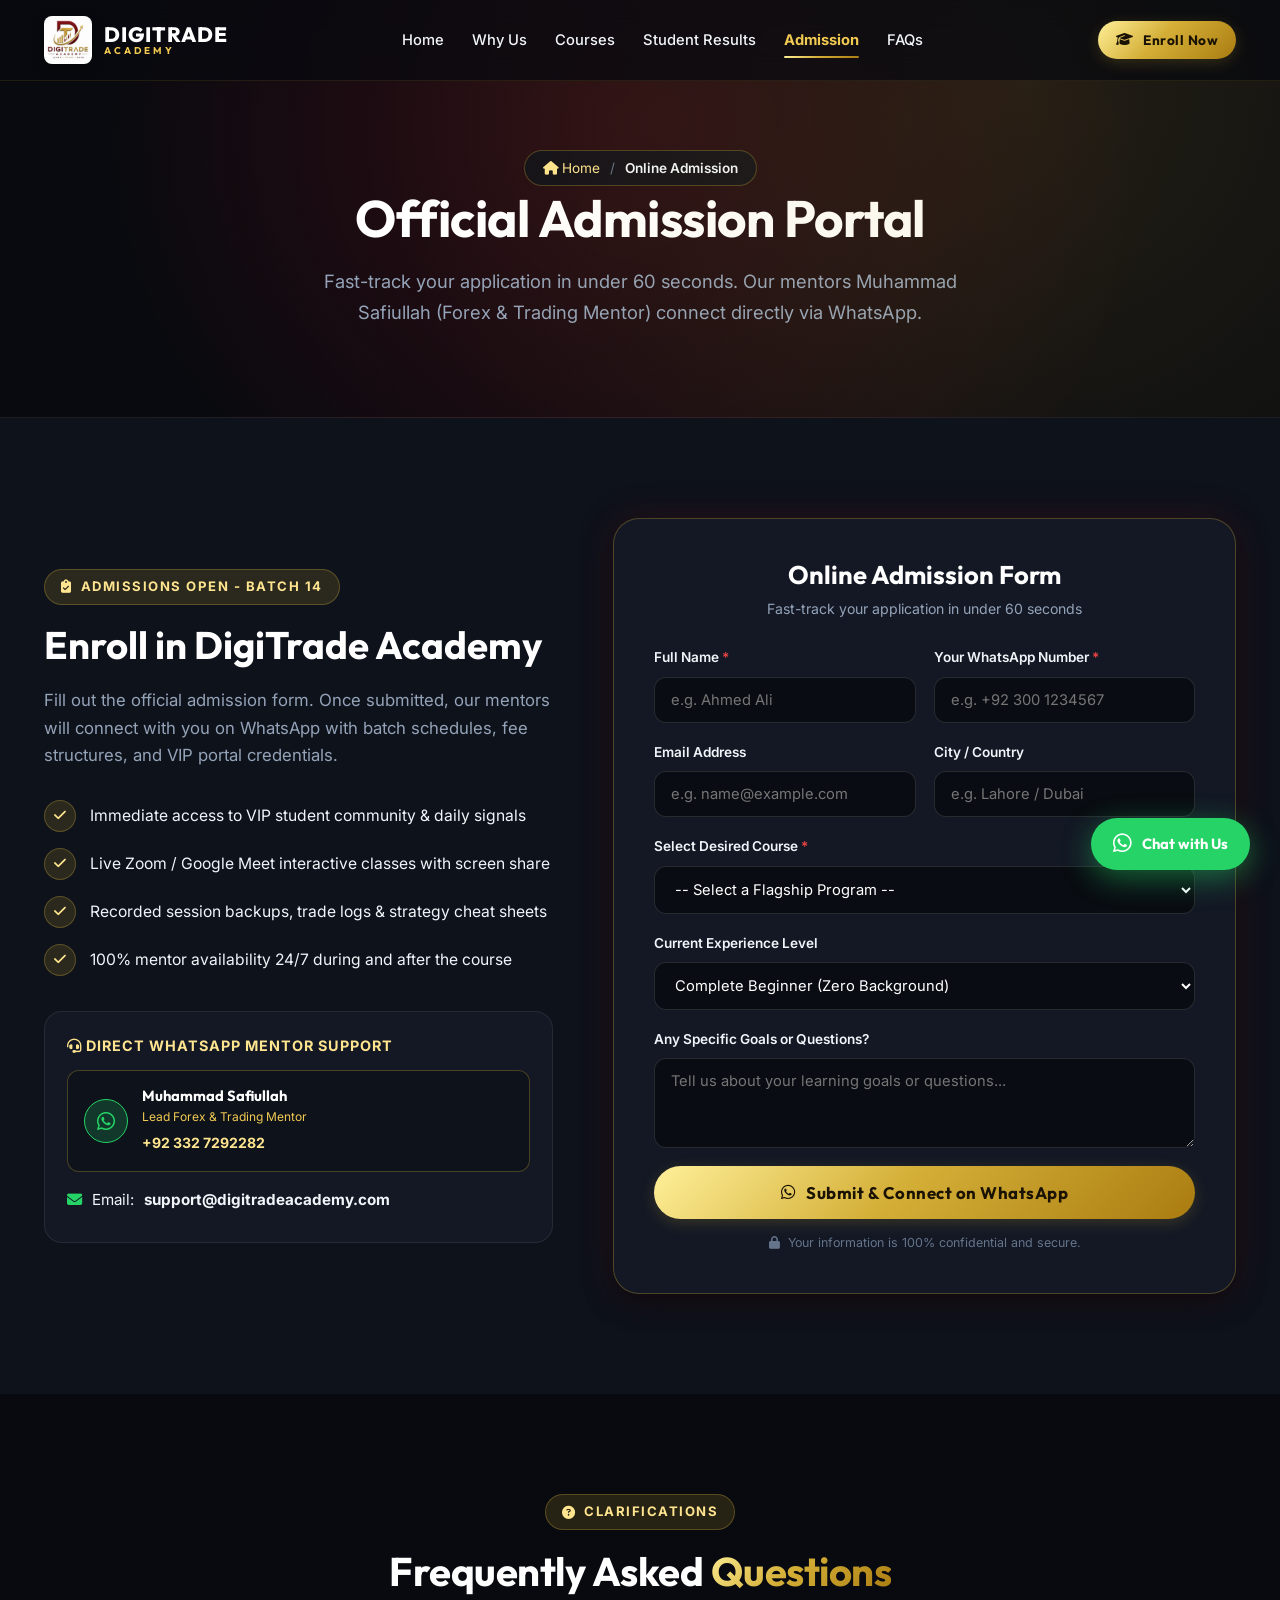
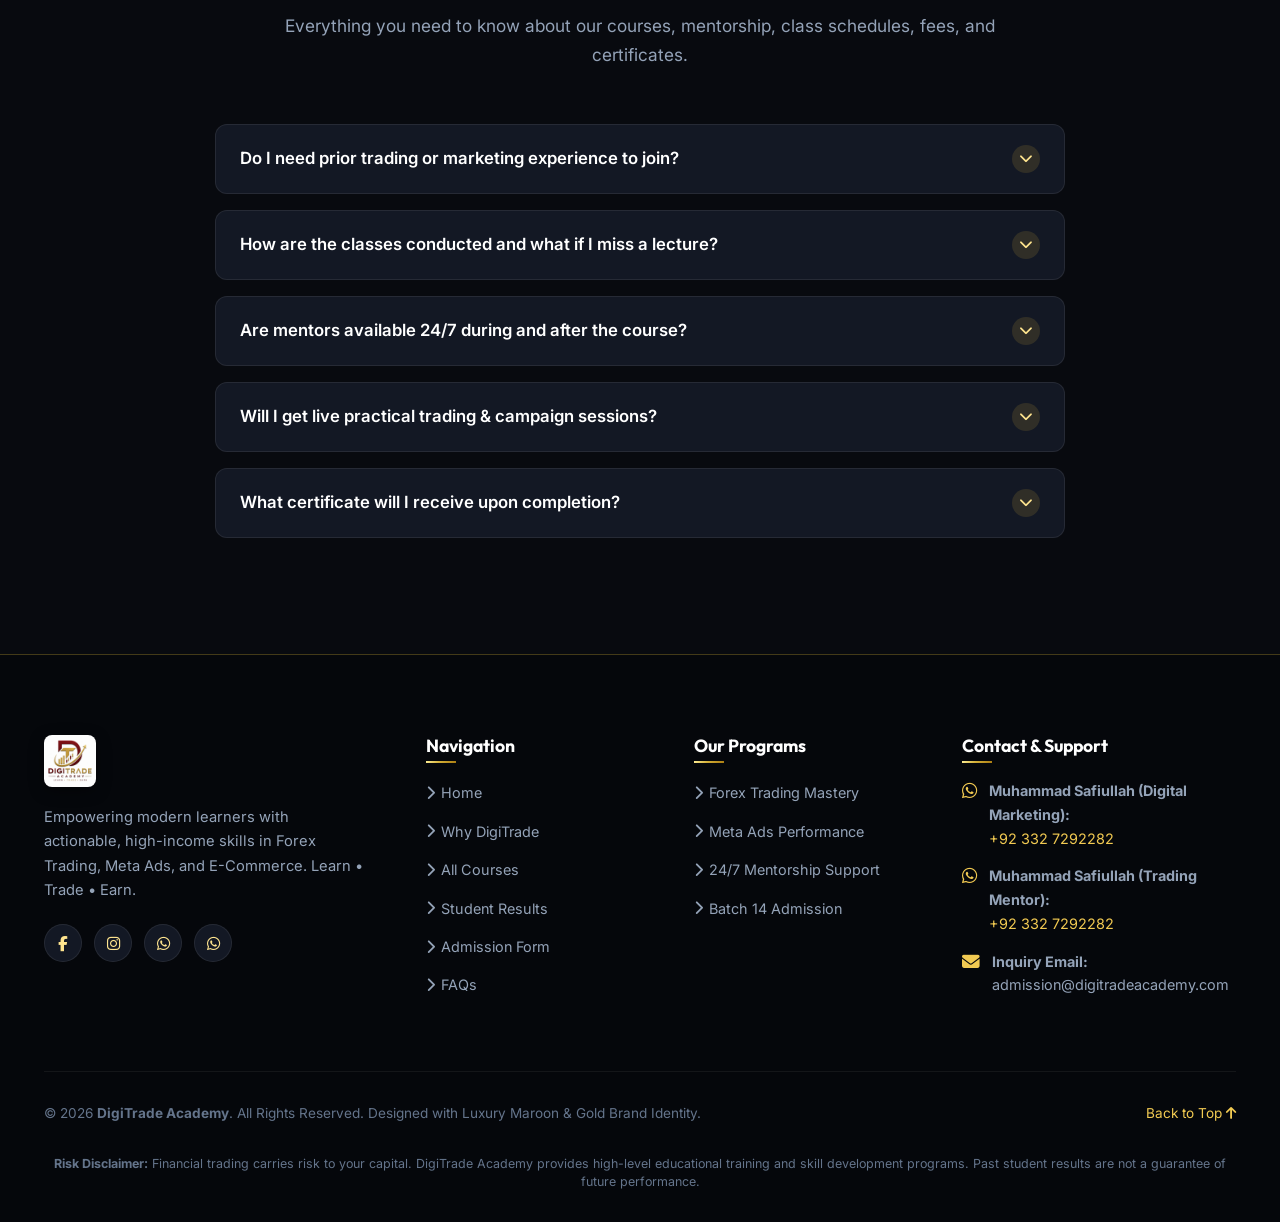
==== commit e7ba35b7: "Add files via upload" ====
--- a/admission.html
+++ b/admission.html
@@ -8,9 +8,9 @@
 
   <!-- SEO Meta Tags -->
   <meta name="description"
-    content="Official Online Admission Portal for DigiTrade Academy. Enroll in Forex Trading Mastery, Meta Ads, or Facebook Marketplace with 24/7 mentorship from Muhammad Taha and Muhammad Safiullah.">
+    content="Official Online Admission Portal for DigiTrade Academy. Enroll in Forex Trading Mastery, Meta Ads with 24/7 mentorship from Muhammad Safiullah.">
   <meta name="keywords"
-    content="DigiTrade Academy Admission, Forex Course Registration, Muhammad Taha, Muhammad Safiullah, Trading Mentorship Admission">
+    content="DigiTrade Academy Admission, Forex Course Registration, Muhammad Safiullah, Muhammad Safiullah, Trading Mentorship Admission">
 
   <!-- Google Fonts -->
   <link rel="preconnect" href="https://fonts.googleapis.com">
@@ -78,7 +78,7 @@
         Official <span class="text-gold">Admission Portal</span>
       </h1>
       <p class="page-hero-desc">
-        Fast-track your application in under 60 seconds. Our mentors Muhammad Taha (Digital Marketing) &amp; Muhammad Safiullah (Forex Trading) connect directly via WhatsApp.
+        Fast-track your application in under 60 seconds. Our mentors Muhammad Safiullah (Forex &amp; Trading Mentor) connect directly via WhatsApp.
       </p>
     </div>
   </section>
@@ -118,27 +118,16 @@
             </div>
           </div>
 
-          <!-- Dual WhatsApp Direct Contact -->
+          <!-- Official WhatsApp Direct Contact -->
           <div class="contact-quick-box">
             <div class="quick-contact-title"><i class="fas fa-headset"></i> DIRECT WHATSAPP MENTOR SUPPORT</div>
             
-            <div class="dual-whatsapp-grid">
-              <div class="whatsapp-card">
-                <div class="whatsapp-card-icon"><i class="fab fa-whatsapp"></i></div>
-                <div class="whatsapp-card-info">
-                  <h4>Muhammad Taha</h4>
-                  <div style="font-size:0.75rem; color:var(--gold-light); margin-bottom:2px;">Digital Marketing &amp; Meta Ads Mentor</div>
-                  <a href="https://wa.me/923405201175" target="_blank">+92 340 5201175</a>
-                </div>
-              </div>
-
-              <div class="whatsapp-card">
-                <div class="whatsapp-card-icon"><i class="fab fa-whatsapp"></i></div>
-                <div class="whatsapp-card-info">
-                  <h4>Muhammad Safiullah</h4>
-                  <div style="font-size:0.75rem; color:var(--gold-light); margin-bottom:2px;">Forex &amp; Trading Mentor</div>
-                  <a href="https://wa.me/923327292282" target="_blank">+92 332 7292282</a>
-                </div>
+            <div class="whatsapp-card" style="margin-top: 12px;">
+              <div class="whatsapp-card-icon"><i class="fab fa-whatsapp"></i></div>
+              <div class="whatsapp-card-info">
+                <h4>Muhammad Safiullah</h4>
+                <div style="font-size:0.75rem; color:var(--gold-light); margin-bottom:2px;">Lead Forex &amp; Trading Mentor</div>
+                <a href="https://wa.me/923327292282" target="_blank">+92 332 7292282</a>
               </div>
             </div>
 
@@ -183,8 +172,7 @@
                   <option value="" disabled selected>-- Select a Flagship Program --</option>
                   <option value="Forex Trading Mastery">Forex Trading Mastery (Engulfing, SMC, ICT &amp; Live MT5)</option>
                   <option value="Meta Ads & Performance Marketing">Meta Ads &amp; Performance Marketing</option>
-                  <option value="Facebook Marketplace & E-Commerce">Facebook Marketplace &amp; E-Commerce</option>
-                  <option value="All-in-One Master Bundle">All-in-One Master Bundle (All 3 Courses)</option>
+                  <option value="Dual Master Bundle">Dual Master Bundle (Forex + Meta Ads)</option>
                 </select>
               </div>
 
@@ -197,20 +185,7 @@
                 </select>
               </div>
 
-              <!-- Mentor Selection Choice -->
-              <div class="form-group full-width">
-                <label class="form-label">Send Application To Mentor:</label>
-                <div class="whatsapp-mentor-select">
-                  <label class="mentor-radio-label selected">
-                    <input type="radio" name="mentorChoice" value="mentor1" checked>
-                    <span>Muhammad Taha (Digital Marketing)</span>
-                  </label>
-                  <label class="mentor-radio-label">
-                    <input type="radio" name="mentorChoice" value="mentor2">
-                    <span>Muhammad Safiullah (Trading)</span>
-                  </label>
-                </div>
-              </div>
+              
 
               <div class="form-group full-width">
                 <label for="userMessage" class="form-label">Any Specific Goals or Questions?</label>
@@ -286,24 +261,22 @@
           </div>
           <div class="faq-body">
             <div class="faq-content">
-              Yes! Mentors Muhammad Taha and Muhammad Safiullah are 100% available 24/7 for students both during the course and for lifetime after completion. You receive permanent access to our VIP Community where our mentors review your setups, ad campaigns, and trade journals daily.
-            </div>
-          </div>
-        </div>
-
-        <!-- FAQ 4 -->
-        <div class="faq-item">
-          <div class="faq-header">
-            <span class="faq-question">How does the Facebook Marketplace arbitrage model work?</span>
-            <span class="faq-toggle-icon"><i class="fas fa-chevron-down"></i></span>
-          </div>
-          <div class="faq-body">
-            <div class="faq-content">
-              You learn to find trending, in-demand products from verified suppliers, list them using high-ranking
-              search keywords on Marketplace, and fulfill orders directly to buyers while keeping the profit
-              margin—without buying upfront stock.
-            </div>
-          </div>
+              Yes! Mentors Muhammad Safiullah are 100% available 24/7 for students both during the course and for lifetime after completion. You receive permanent access to our VIP Community where our mentors review your setups, ad campaigns, and trade journals daily.
+            </div>
+          </div>
+        </div>
+
+                <!-- FAQ 4 -->
+        <div class="faq-item">
+          <div class="faq-header">
+            <span class="faq-question">Will I get live practical trading &amp; campaign sessions?</span>
+            <span class="faq-toggle-icon"><i class="fas fa-chevron-down"></i></span>
+          </div>
+          <div class="faq-body">
+            <div class="faq-content">
+              Yes! All classes are 100% interactive live sessions on Zoom / Google Meet where mentor Muhammad Safiullah shares live MT5 charts, order execution, and live Meta Ads campaign setups with full recording backups provided.
+            </div>
+          </div>
         </div>
 
         <!-- FAQ 5 -->
@@ -340,7 +313,7 @@
           <div class="footer-socials">
             <a href="https://www.facebook.com/digitradeacademy" target="_blank" class="social-btn" aria-label="Facebook"><i class="fab fa-facebook-f"></i></a>
             <a href="https://www.instagram.com/digitradeacademy" target="_blank" class="social-btn" aria-label="Instagram"><i class="fab fa-instagram"></i></a>
-            <a href="https://wa.me/923405201175" target="_blank" class="social-btn" aria-label="WhatsApp Muhammad Taha"><i class="fab fa-whatsapp"></i></a>
+            <a href="https://wa.me/923327292282" target="_blank" class="social-btn" aria-label="WhatsApp Muhammad Safiullah"><i class="fab fa-whatsapp"></i></a>
             <a href="https://wa.me/923327292282" target="_blank" class="social-btn" aria-label="WhatsApp Muhammad Safiullah"><i class="fab fa-whatsapp"></i></a>
           </div>
         </div>
@@ -364,7 +337,6 @@
           <ul class="footer-links">
             <li><a href="courses.html#forex"><i class="fas fa-chevron-right"></i> Forex Trading Mastery</a></li>
             <li><a href="courses.html#meta-ads"><i class="fas fa-chevron-right"></i> Meta Ads Performance</a></li>
-            <li><a href="courses.html#marketplace"><i class="fas fa-chevron-right"></i> FB Marketplace Blueprint</a></li>
             <li><a href="why-us.html"><i class="fas fa-chevron-right"></i> 24/7 Mentorship Support</a></li>
             <li><a href="admission.html"><i class="fas fa-chevron-right"></i> Batch 14 Admission</a></li>
           </ul>
@@ -376,8 +348,8 @@
           <div class="footer-contact-item">
             <i class="fab fa-whatsapp"></i>
             <div>
-              <strong>Muhammad Taha (Digital Marketing):</strong><br>
-              <a href="https://wa.me/923405201175" target="_blank" style="color: var(--gold-light);">+92 340 5201175</a>
+              <strong>Muhammad Safiullah (Digital Marketing):</strong><br>
+              <a href="https://wa.me/923327292282" target="_blank" style="color: var(--gold-light);">+92 332 7292282</a>
             </div>
           </div>
           <div class="footer-contact-item">
--- a/assets/css/style.css
+++ b/assets/css/style.css
@@ -1631,130 +1631,6 @@
   to { opacity: 1; transform: translateX(0); }
 }
 
-/* --------------------------------------------------------------------------
-   RESPONSIVE MEDIA QUERIES
-   -------------------------------------------------------------------------- */
-@media (max-width: 1024px) {
-  .hero-title {
-    font-size: 2.8rem;
-  }
-  .courses-grid, .why-grid, .reviews-grid {
-    grid-template-columns: repeat(2, 1fr);
-  }
-  .stats-grid {
-    grid-template-columns: repeat(2, 1fr);
-  }
-  .footer-grid {
-    grid-template-columns: repeat(2, 1fr);
-  }
-  .admission-container {
-    grid-template-columns: 1fr;
-  }
-}
-
-@media (max-width: 768px) {
-  .nav-menu {
-    position: fixed;
-    top: 70px;
-    left: 0;
-    width: 100%;
-    background: rgba(10, 12, 18, 0.98);
-    backdrop-filter: blur(20px);
-    -webkit-backdrop-filter: blur(20px);
-    flex-direction: column;
-    padding: 30px 24px;
-    gap: 20px;
-    border-bottom: 1px solid var(--gold-border);
-    transform: translateY(-150%);
-    opacity: 0;
-    transition: var(--transition);
-    pointer-events: none;
-  }
-
-  .nav-menu.active {
-    transform: translateY(0);
-    opacity: 1;
-    pointer-events: all;
-  }
-
-  .nav-toggle {
-    display: block;
-  }
-
-  .nav-actions .btn-enroll {
-    display: none;
-  }
-
-  .hero {
-    padding: 130px 0 60px;
-  }
-
-  .hero-grid {
-    grid-template-columns: 1fr;
-    gap: 40px;
-  }
-
-  .hero-title {
-    font-size: 2.3rem;
-  }
-
-  .courses-grid, .why-grid, .reviews-grid {
-    grid-template-columns: 1fr;
-  }
-
-  .stats-grid {
-    grid-template-columns: repeat(2, 1fr);
-  }
-
-  .form-grid {
-    grid-template-columns: 1fr;
-  }
-
-  .form-group.full-width {
-    grid-column: span 1;
-  }
-
-  .success-banner {
-    grid-template-columns: 1fr;
-    text-align: center;
-    padding: 30px 20px;
-  }
-
-  .success-banner-actions {
-    justify-content: center;
-  }
-
-  .floating-whatsapp span {
-    display: none;
-  }
-
-  .floating-whatsapp {
-    padding: 14px;
-    width: 52px;
-    height: 52px;
-    justify-content: center;
-    border-radius: 50%;
-  }
-
-  .floating-badge {
-    display: none;
-  }
-}
-
-@media (max-width: 480px) {
-  .section-title {
-    font-size: 2rem;
-  }
-  .hero-title {
-    font-size: 2rem;
-  }
-  .stats-grid {
-    grid-template-columns: 1fr;
-  }
-  .footer-grid {
-    grid-template-columns: 1fr;
-  }
-}
 
 /* --------------------------------------------------------------------------
    SUBPAGES: PAGE HERO BANNER & BREADCRUMB
@@ -1940,7 +1816,7 @@
 }
 
 .module-bullets li::before {
-  content: '•';
+  content: 'â€¢';
   color: var(--gold-light);
   font-weight: bold;
 }
@@ -2066,3 +1942,365 @@
   font-weight: 700;
 }
 
+
+
+/* ==========================================================================
+   COMPLETE RESPONSIVE MEDIA QUERIES (DEFINED AT THE END OF ALL DESKTOP CSS)
+   ========================================================================== */
+
+/* Tablet & Smaller Desktops */
+@media (max-width: 1024px) {
+  .hero-title {
+    font-size: 2.7rem;
+  }
+  .courses-grid, .why-grid, .reviews-grid {
+    grid-template-columns: repeat(2, 1fr);
+  }
+  .stats-grid {
+    grid-template-columns: repeat(2, 1fr);
+  }
+  .footer-grid {
+    grid-template-columns: repeat(2, 1fr);
+  }
+  .admission-container {
+    grid-template-columns: 1fr;
+    gap: 40px;
+  }
+  .success-banner {
+    grid-template-columns: 1fr;
+    gap: 25px;
+    text-align: center;
+  }
+  .success-banner-actions {
+    justify-content: center;
+  }
+}
+
+/* Mobile & Tablets (<= 768px) */
+@media (max-width: 768px) {
+  html, body {
+    width: 100%;
+    max-width: 100vw;
+    overflow-x: hidden !important;
+  }
+
+  *, *::before, *::after {
+    max-width: 100%;
+  }
+
+  .container {
+    padding: 0 16px;
+    width: 100%;
+    max-width: 100%;
+  }
+
+  /* Navigation */
+  .nav-menu {
+    position: fixed;
+    top: 70px;
+    left: 0;
+    width: 100%;
+    background: rgba(10, 12, 18, 0.98);
+    backdrop-filter: blur(20px);
+    -webkit-backdrop-filter: blur(20px);
+    flex-direction: column;
+    padding: 25px 20px;
+    gap: 18px;
+    border-bottom: 1px solid var(--gold-border);
+    transform: translateY(-150%);
+    opacity: 0;
+    transition: var(--transition);
+    pointer-events: none;
+    z-index: 999;
+  }
+
+  .nav-menu.active {
+    transform: translateY(0);
+    opacity: 1;
+    pointer-events: all;
+  }
+
+  .nav-toggle {
+    display: block;
+  }
+
+  .nav-actions .btn-enroll {
+    display: none;
+  }
+
+  /* Hero Section */
+  .hero {
+    padding: 110px 0 50px;
+    overflow: hidden;
+  }
+
+  .hero-grid {
+    grid-template-columns: 1fr !important;
+    gap: 35px;
+    width: 100%;
+  }
+
+  .hero-title {
+    font-size: 2.1rem;
+    line-height: 1.25;
+    word-break: break-word;
+  }
+
+  .hero-description {
+    font-size: 1rem;
+    max-width: 100%;
+    margin-bottom: 25px;
+  }
+
+  .hero-actions {
+    display: flex;
+    flex-direction: column;
+    width: 100%;
+    gap: 12px;
+    margin-bottom: 30px;
+  }
+
+  .hero-actions .btn {
+    width: 100% !important;
+    margin: 0 !important;
+    justify-content: center;
+    text-align: center;
+  }
+
+  .hero-trust-list {
+    display: flex;
+    flex-direction: column;
+    align-items: flex-start;
+    gap: 10px;
+    padding-top: 15px;
+    width: 100%;
+  }
+
+  .hero-visual {
+    width: 100%;
+    overflow: hidden;
+  }
+
+  .hero-card-main {
+    padding: 20px 16px !important;
+    width: 100%;
+  }
+
+  .hero-metrics-grid {
+    grid-template-columns: 1fr 1fr !important;
+    gap: 10px;
+    width: 100%;
+  }
+
+  .metric-box {
+    padding: 12px 10px;
+    min-width: 0;
+  }
+
+  .metric-val {
+    font-size: 1.2rem;
+  }
+
+  .floating-badge {
+    display: none !important;
+  }
+
+  /* Grids */
+  .courses-grid, .why-grid, .reviews-grid, .stats-grid, .footer-grid {
+    grid-template-columns: 1fr !important;
+    width: 100%;
+    gap: 20px;
+  }
+
+  /* Success Banner */
+  .success-banner {
+    grid-template-columns: 1fr !important;
+    padding: 28px 18px !important;
+    gap: 22px;
+    text-align: center;
+    width: 100%;
+  }
+
+  .success-banner-content h3 {
+    font-size: 1.45rem;
+    margin-bottom: 10px;
+  }
+
+  .success-banner-content p {
+    font-size: 0.92rem;
+  }
+
+  .success-banner-actions {
+    display: flex;
+    flex-direction: column !important;
+    gap: 12px;
+    width: 100%;
+  }
+
+  .success-banner-actions .btn {
+    width: 100% !important;
+    margin: 0 !important;
+    justify-content: center;
+    border-radius: var(--radius-full);
+  }
+
+  /* Admission Section & Form */
+  .admission-section {
+    padding: 60px 0;
+    overflow: hidden;
+  }
+
+  .admission-container {
+    grid-template-columns: 1fr !important;
+    gap: 35px;
+    width: 100%;
+  }
+
+  .admission-info {
+    width: 100%;
+  }
+
+  .admission-info h2 {
+    font-size: 1.9rem;
+    word-break: break-word;
+  }
+
+  .admission-info p {
+    font-size: 0.95rem;
+  }
+
+  .contact-quick-box {
+    padding: 18px 14px;
+    width: 100%;
+  }
+
+  /* Dual WhatsApp Cards on Mobile -> 1 Column */
+  .dual-whatsapp-grid {
+    grid-template-columns: 1fr !important;
+    gap: 12px;
+    width: 100%;
+  }
+
+  .whatsapp-card {
+    width: 100%;
+    padding: 14px;
+  }
+
+  /* Admission Form Card */
+  .admission-form-card {
+    padding: 24px 16px !important;
+    width: 100%;
+    border-radius: var(--radius-lg);
+  }
+
+  .form-header h3 {
+    font-size: 1.4rem;
+  }
+
+  .form-grid {
+    grid-template-columns: 1fr !important;
+    gap: 14px;
+    width: 100%;
+  }
+
+  .form-group.full-width {
+    grid-column: span 1 !important;
+  }
+
+  /* Mentor Selection Radio on Mobile -> 1 Column */
+  .whatsapp-mentor-select {
+    grid-template-columns: 1fr !important;
+    gap: 10px;
+    width: 100%;
+  }
+
+  .mentor-radio-label {
+    width: 100%;
+    padding: 12px 14px;
+    font-size: 0.88rem;
+  }
+
+  /* Subpages & Syllabus Modules */
+  .page-hero {
+    padding: 110px 0 45px;
+  }
+
+  .page-hero-title {
+    font-size: 2.1rem;
+    word-break: break-word;
+  }
+
+  .page-hero-desc {
+    font-size: 0.95rem;
+    padding: 0 10px;
+  }
+
+  .syllabus-container {
+    padding: 22px 14px;
+    border-radius: var(--radius-lg);
+  }
+
+  .module-box {
+    flex-direction: column !important;
+    align-items: flex-start !important;
+    gap: 14px;
+    padding: 16px;
+  }
+
+  .module-box-left {
+    flex-direction: row;
+    gap: 14px;
+    width: 100%;
+  }
+
+  .module-icon-circle {
+    width: 48px;
+    height: 48px;
+    min-width: 48px;
+    font-size: 1.2rem;
+  }
+
+  .module-check-icon {
+    display: none;
+  }
+
+  /* Floating WhatsApp */
+  .floating-whatsapp span {
+    display: none;
+  }
+
+  .floating-whatsapp {
+    padding: 12px;
+    width: 48px;
+    height: 48px;
+    justify-content: center;
+    border-radius: 50%;
+    bottom: 20px;
+    right: 20px;
+  }
+}
+
+/* Very Small Phones (<= 400px) */
+@media (max-width: 400px) {
+  .hero-title {
+    font-size: 1.8rem;
+  }
+
+  .section-title {
+    font-size: 1.75rem;
+  }
+
+  .hero-metrics-grid {
+    grid-template-columns: 1fr !important;
+    gap: 8px;
+  }
+
+  .admission-form-card {
+    padding: 20px 12px !important;
+  }
+
+  .btn-lg {
+    padding: 13px 20px;
+    font-size: 0.9rem;
+  }
+}
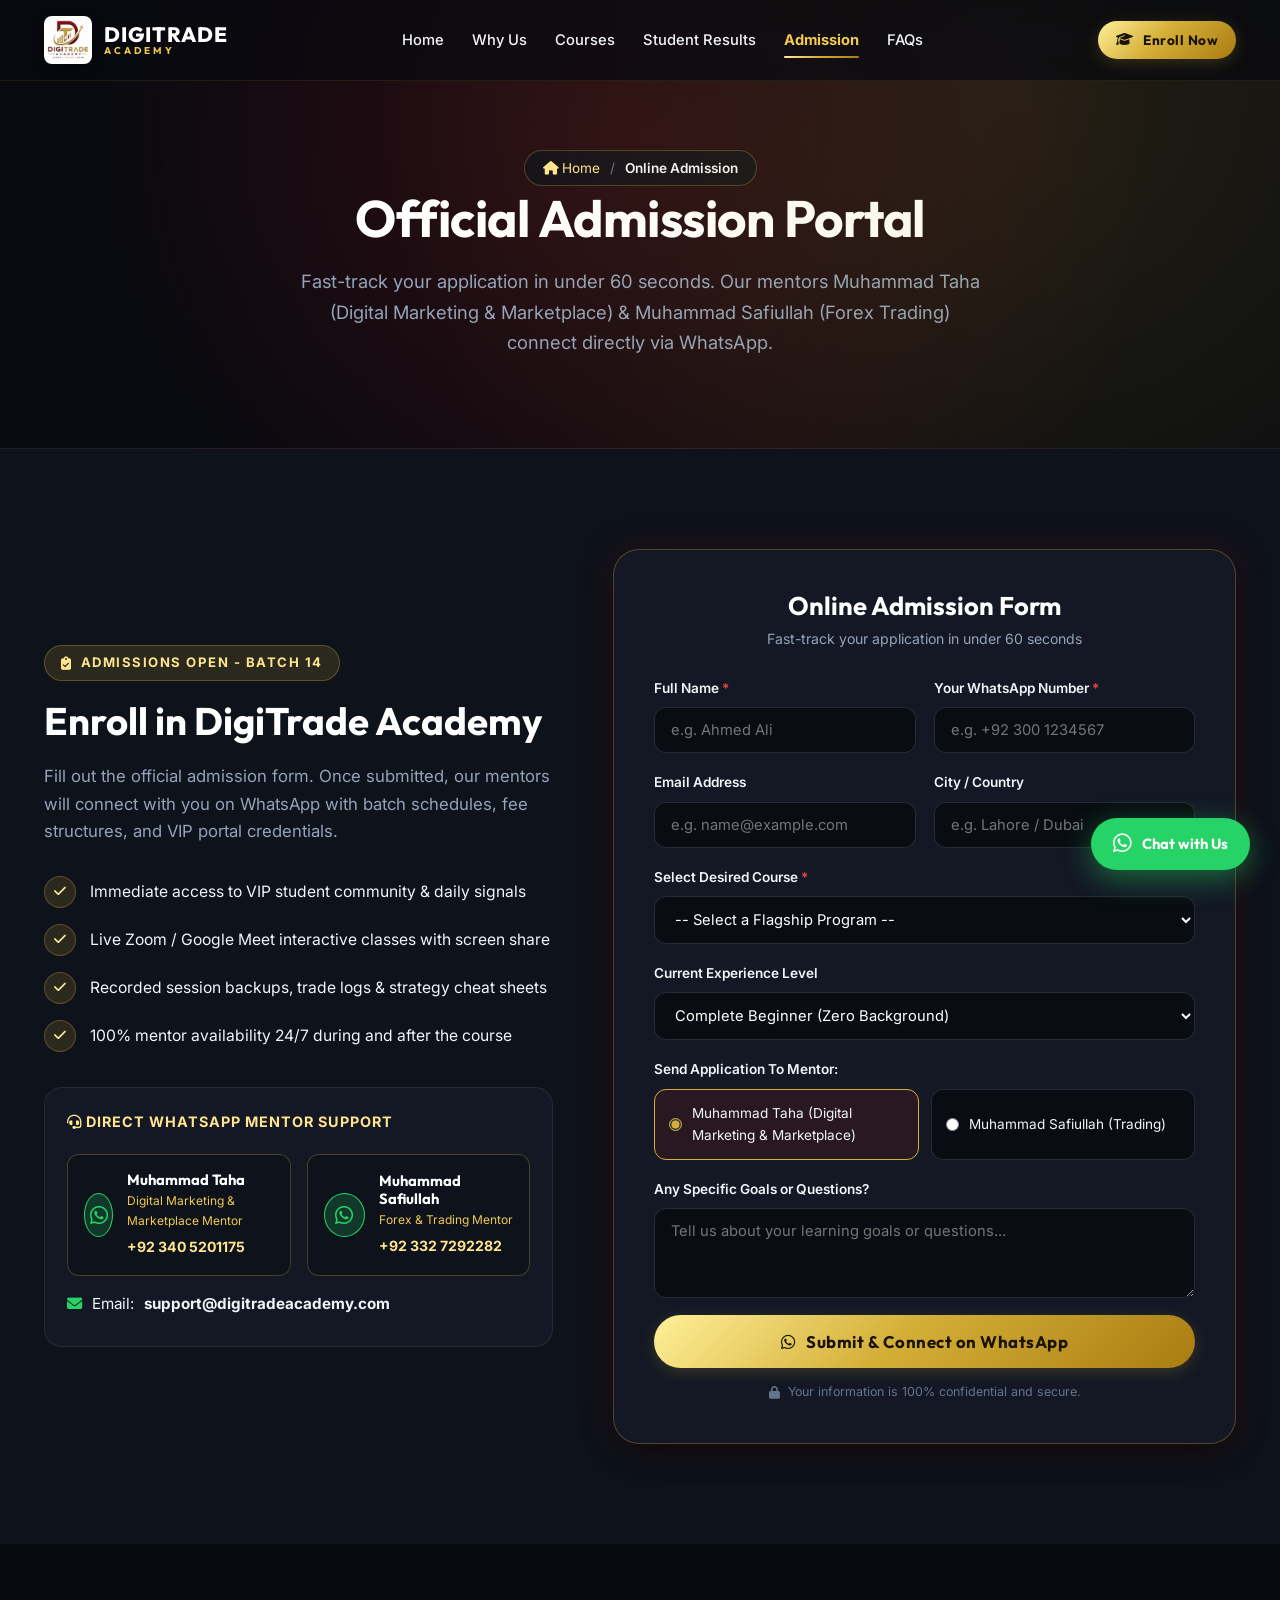
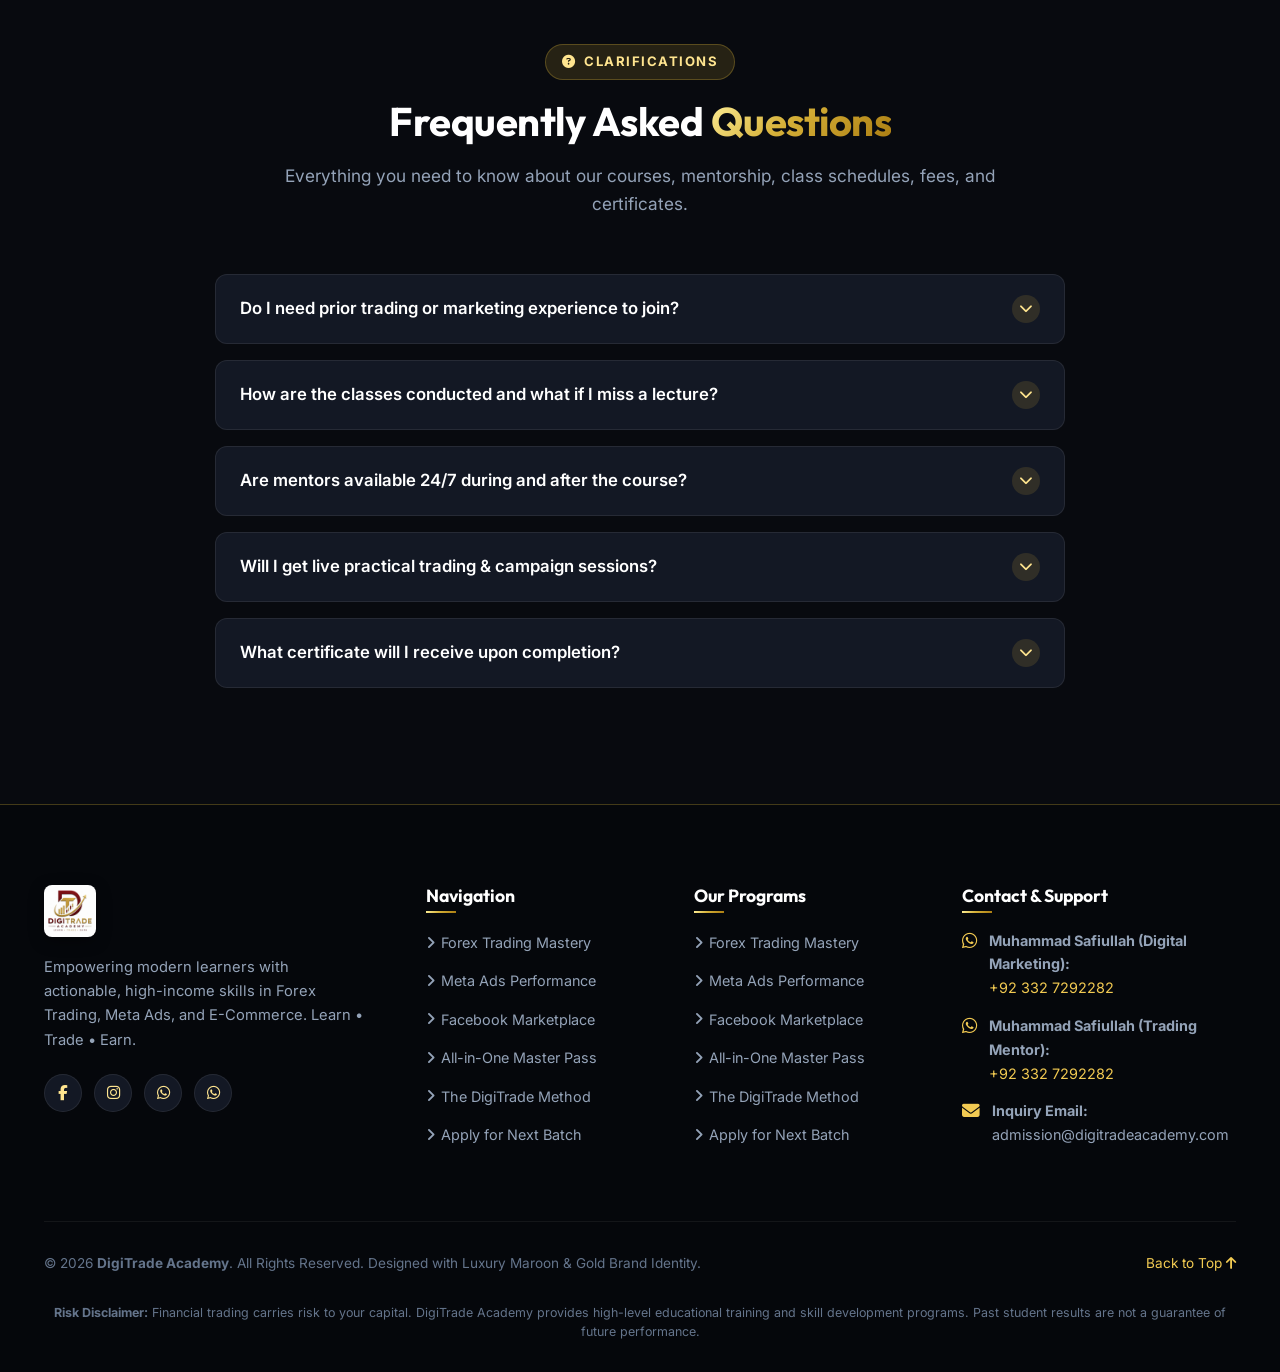
==== commit 220b2b58: "Add files via upload" ====
--- a/admission.html
+++ b/admission.html
@@ -78,7 +78,7 @@
         Official <span class="text-gold">Admission Portal</span>
       </h1>
       <p class="page-hero-desc">
-        Fast-track your application in under 60 seconds. Our mentors Muhammad Safiullah (Forex &amp; Trading Mentor) connect directly via WhatsApp.
+        Fast-track your application in under 60 seconds. Our mentors Muhammad Taha (Digital Marketing &amp; Marketplace) &amp; Muhammad Safiullah (Forex Trading) connect directly via WhatsApp.
       </p>
     </div>
   </section>
@@ -118,22 +118,33 @@
             </div>
           </div>
 
-          <!-- Official WhatsApp Direct Contact -->
-          <div class="contact-quick-box">
-            <div class="quick-contact-title"><i class="fas fa-headset"></i> DIRECT WHATSAPP MENTOR SUPPORT</div>
-            
-            <div class="whatsapp-card" style="margin-top: 12px;">
-              <div class="whatsapp-card-icon"><i class="fab fa-whatsapp"></i></div>
-              <div class="whatsapp-card-info">
-                <h4>Muhammad Safiullah</h4>
-                <div style="font-size:0.75rem; color:var(--gold-light); margin-bottom:2px;">Lead Forex &amp; Trading Mentor</div>
-                <a href="https://wa.me/923327292282" target="_blank">+92 332 7292282</a>
-              </div>
-            </div>
-
-            <div class="quick-contact-item" style="margin-top: 15px;">
-              <i class="fas fa-envelope"></i> Email: <strong>support@digitradeacademy.com</strong>
-            </div>
+          <!-- Dual WhatsApp Direct Contact -->
+          <div class="contact-quick-box">
+            <div class="quick-contact-title"><i class="fas fa-headset"></i> DIRECT WHATSAPP MENTOR SUPPORT</div>
+            
+            <div class="dual-whatsapp-grid">
+              <div class="whatsapp-card">
+                <div class="whatsapp-card-icon"><i class="fab fa-whatsapp"></i></div>
+                <div class="whatsapp-card-info">
+                  <h4>Muhammad Taha</h4>
+                  <div style="font-size:0.75rem; color:var(--gold-light); margin-bottom:2px;">Digital Marketing &amp; Marketplace Mentor</div>
+                  <a href="https://wa.me/923405201175" target="_blank">+92 340 5201175</a>
+                </div>
+              </div>
+
+              <div class="whatsapp-card">
+                <div class="whatsapp-card-icon"><i class="fab fa-whatsapp"></i></div>
+                <div class="whatsapp-card-info">
+                  <h4>Muhammad Safiullah</h4>
+                  <div style="font-size:0.75rem; color:var(--gold-light); margin-bottom:2px;">Forex &amp; Trading Mentor</div>
+                  <a href="https://wa.me/923327292282" target="_blank">+92 332 7292282</a>
+                </div>
+              </div>
+            </div>
+
+            <div class="quick-contact-item" style="margin-top: 15px;">
+              <i class="fas fa-envelope"></i> Email: <strong>support@digitradeacademy.com</strong>
+            </div>
           </div>
         </div>
 
@@ -168,11 +179,12 @@
 
               <div class="form-group full-width">
                 <label for="selectedCourse" class="form-label">Select Desired Course <span>*</span></label>
-                <select id="selectedCourse" class="form-control" required>
-                  <option value="" disabled selected>-- Select a Flagship Program --</option>
-                  <option value="Forex Trading Mastery">Forex Trading Mastery (Engulfing, SMC, ICT &amp; Live MT5)</option>
-                  <option value="Meta Ads & Performance Marketing">Meta Ads &amp; Performance Marketing</option>
-                  <option value="Dual Master Bundle">Dual Master Bundle (Forex + Meta Ads)</option>
+                <select id="selectedCourse" class="form-control" required>
+                  <option value="" disabled selected>-- Select a Flagship Program --</option>
+                  <option value="Forex Trading Mastery">Forex Trading Mastery (Engulfing, SMC, ICT &amp; Live MT5)</option>
+                  <option value="Meta Ads &amp; Performance Marketing">Meta Ads &amp; Performance Marketing</option>
+                  <option value="Facebook Marketplace &amp; E-Commerce">Facebook Marketplace &amp; E-Commerce</option>
+                  <option value="All-in-One Master Bundle">All-in-One Master Bundle (All 3 Courses)</option>
                 </select>
               </div>
 
@@ -186,6 +198,21 @@
               </div>
 
               
+
+                            <!-- Mentor Selection Choice -->
+              <div class="form-group full-width">
+                <label class="form-label">Send Application To Mentor:</label>
+                <div class="whatsapp-mentor-select">
+                  <label class="mentor-radio-label selected">
+                    <input type="radio" name="mentorChoice" value="mentor1" checked>
+                    <span>Muhammad Taha (Digital Marketing &amp; Marketplace)</span>
+                  </label>
+                  <label class="mentor-radio-label">
+                    <input type="radio" name="mentorChoice" value="mentor2">
+                    <span>Muhammad Safiullah (Trading)</span>
+                  </label>
+                </div>
+              </div>
 
               <div class="form-group full-width">
                 <label for="userMessage" class="form-label">Any Specific Goals or Questions?</label>
@@ -321,24 +348,26 @@
         <!-- Quick Links -->
         <div class="footer-col">
           <h4>Navigation</h4>
-          <ul class="footer-links">
-            <li><a href="index.html"><i class="fas fa-chevron-right"></i> Home</a></li>
-            <li><a href="why-us.html"><i class="fas fa-chevron-right"></i> Why DigiTrade</a></li>
-            <li><a href="courses.html"><i class="fas fa-chevron-right"></i> All Courses</a></li>
-            <li><a href="results.html"><i class="fas fa-chevron-right"></i> Student Results</a></li>
-            <li><a href="admission.html"><i class="fas fa-chevron-right"></i> Admission Form</a></li>
-            <li><a href="admission.html#faqs"><i class="fas fa-chevron-right"></i> FAQs</a></li>
+          <ul class="footer-links">
+            <li><a href="courses.html#forex"><i class="fas fa-angle-right"></i> Forex Trading Mastery</a></li>
+            <li><a href="courses.html#meta-ads"><i class="fas fa-angle-right"></i> Meta Ads Performance</a></li>
+            <li><a href="courses.html#marketplace"><i class="fas fa-angle-right"></i> Facebook Marketplace</a></li>
+            <li><a href="courses.html"><i class="fas fa-angle-right"></i> All-in-One Master Pass</a></li>
+            <li><a href="why-us.html"><i class="fas fa-angle-right"></i> The DigiTrade Method</a></li>
+            <li><a href="admission.html"><i class="fas fa-angle-right"></i> Apply for Next Batch</a></li>
           </ul>
         </div>
 
         <!-- Courses -->
         <div class="footer-col">
           <h4>Our Programs</h4>
-          <ul class="footer-links">
-            <li><a href="courses.html#forex"><i class="fas fa-chevron-right"></i> Forex Trading Mastery</a></li>
-            <li><a href="courses.html#meta-ads"><i class="fas fa-chevron-right"></i> Meta Ads Performance</a></li>
-            <li><a href="why-us.html"><i class="fas fa-chevron-right"></i> 24/7 Mentorship Support</a></li>
-            <li><a href="admission.html"><i class="fas fa-chevron-right"></i> Batch 14 Admission</a></li>
+          <ul class="footer-links">
+            <li><a href="courses.html#forex"><i class="fas fa-angle-right"></i> Forex Trading Mastery</a></li>
+            <li><a href="courses.html#meta-ads"><i class="fas fa-angle-right"></i> Meta Ads Performance</a></li>
+            <li><a href="courses.html#marketplace"><i class="fas fa-angle-right"></i> Facebook Marketplace</a></li>
+            <li><a href="courses.html"><i class="fas fa-angle-right"></i> All-in-One Master Pass</a></li>
+            <li><a href="why-us.html"><i class="fas fa-angle-right"></i> The DigiTrade Method</a></li>
+            <li><a href="admission.html"><i class="fas fa-angle-right"></i> Apply for Next Batch</a></li>
           </ul>
         </div>
 
